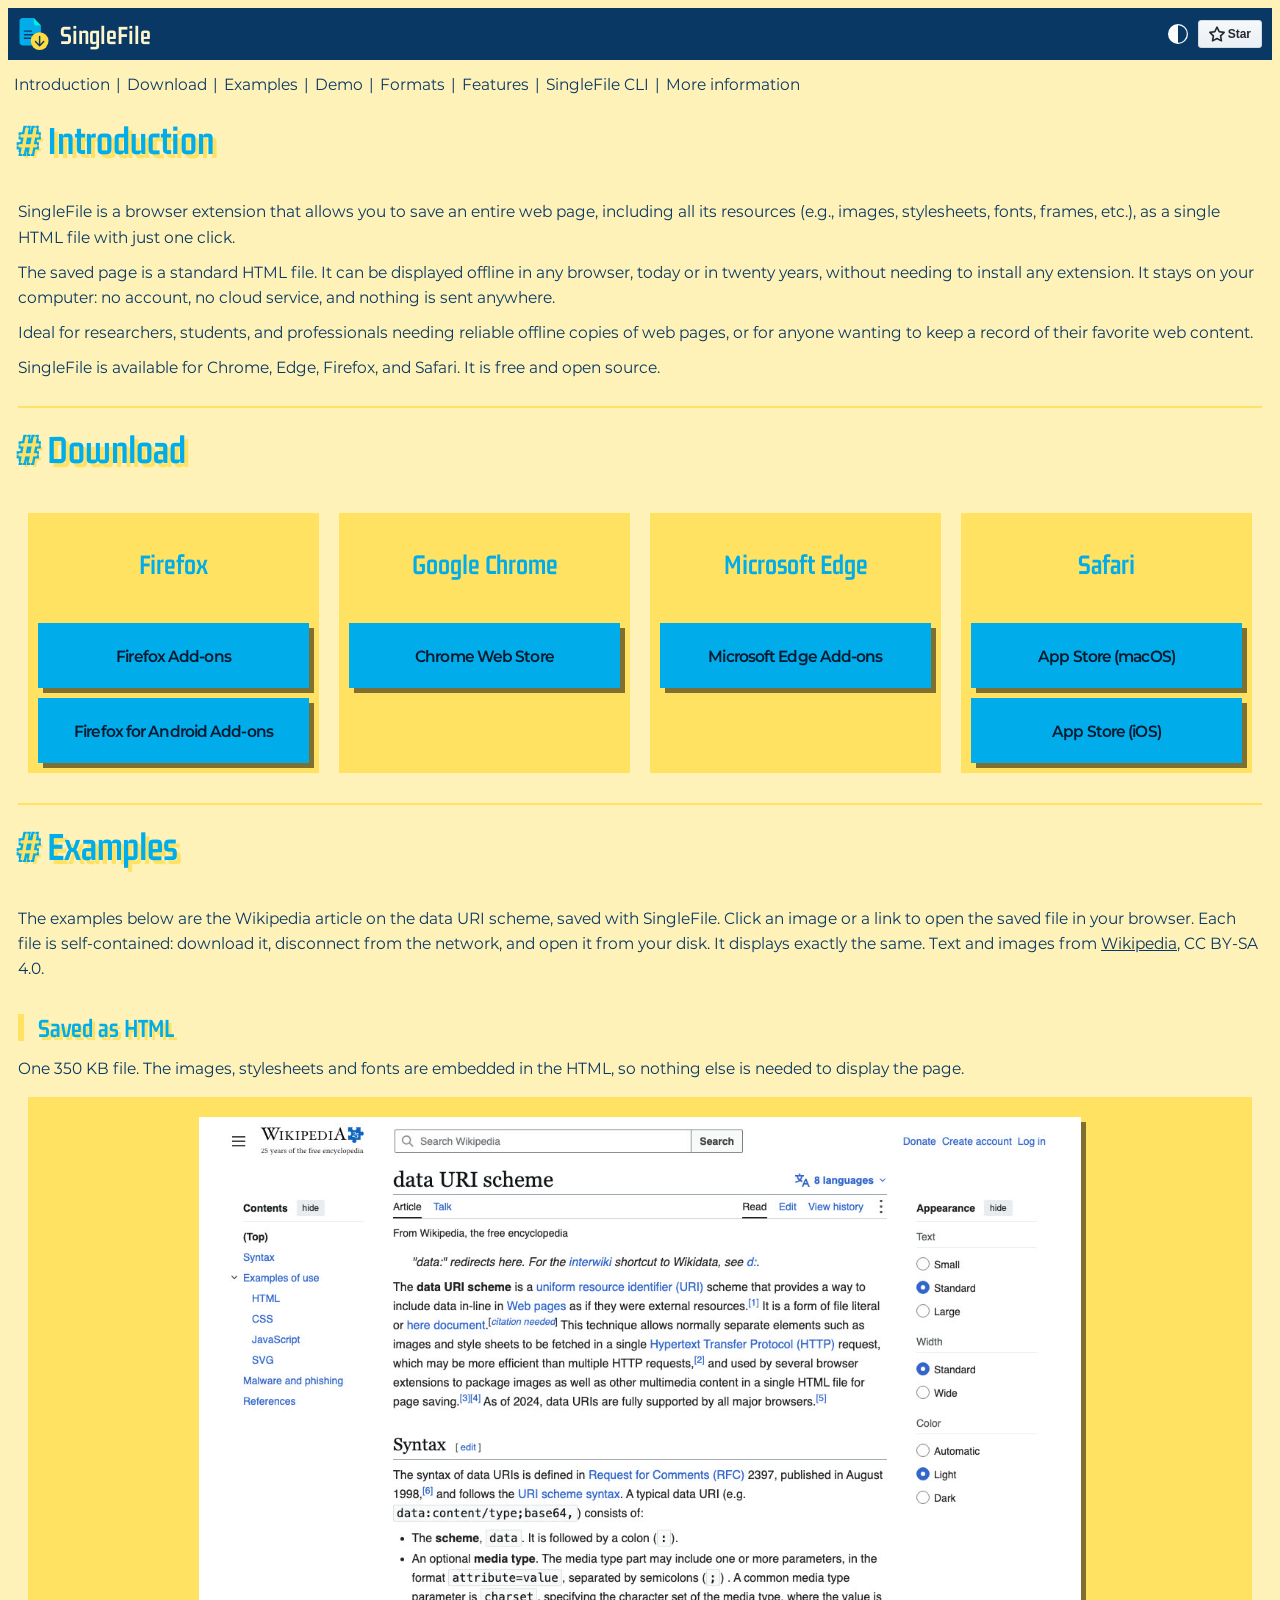
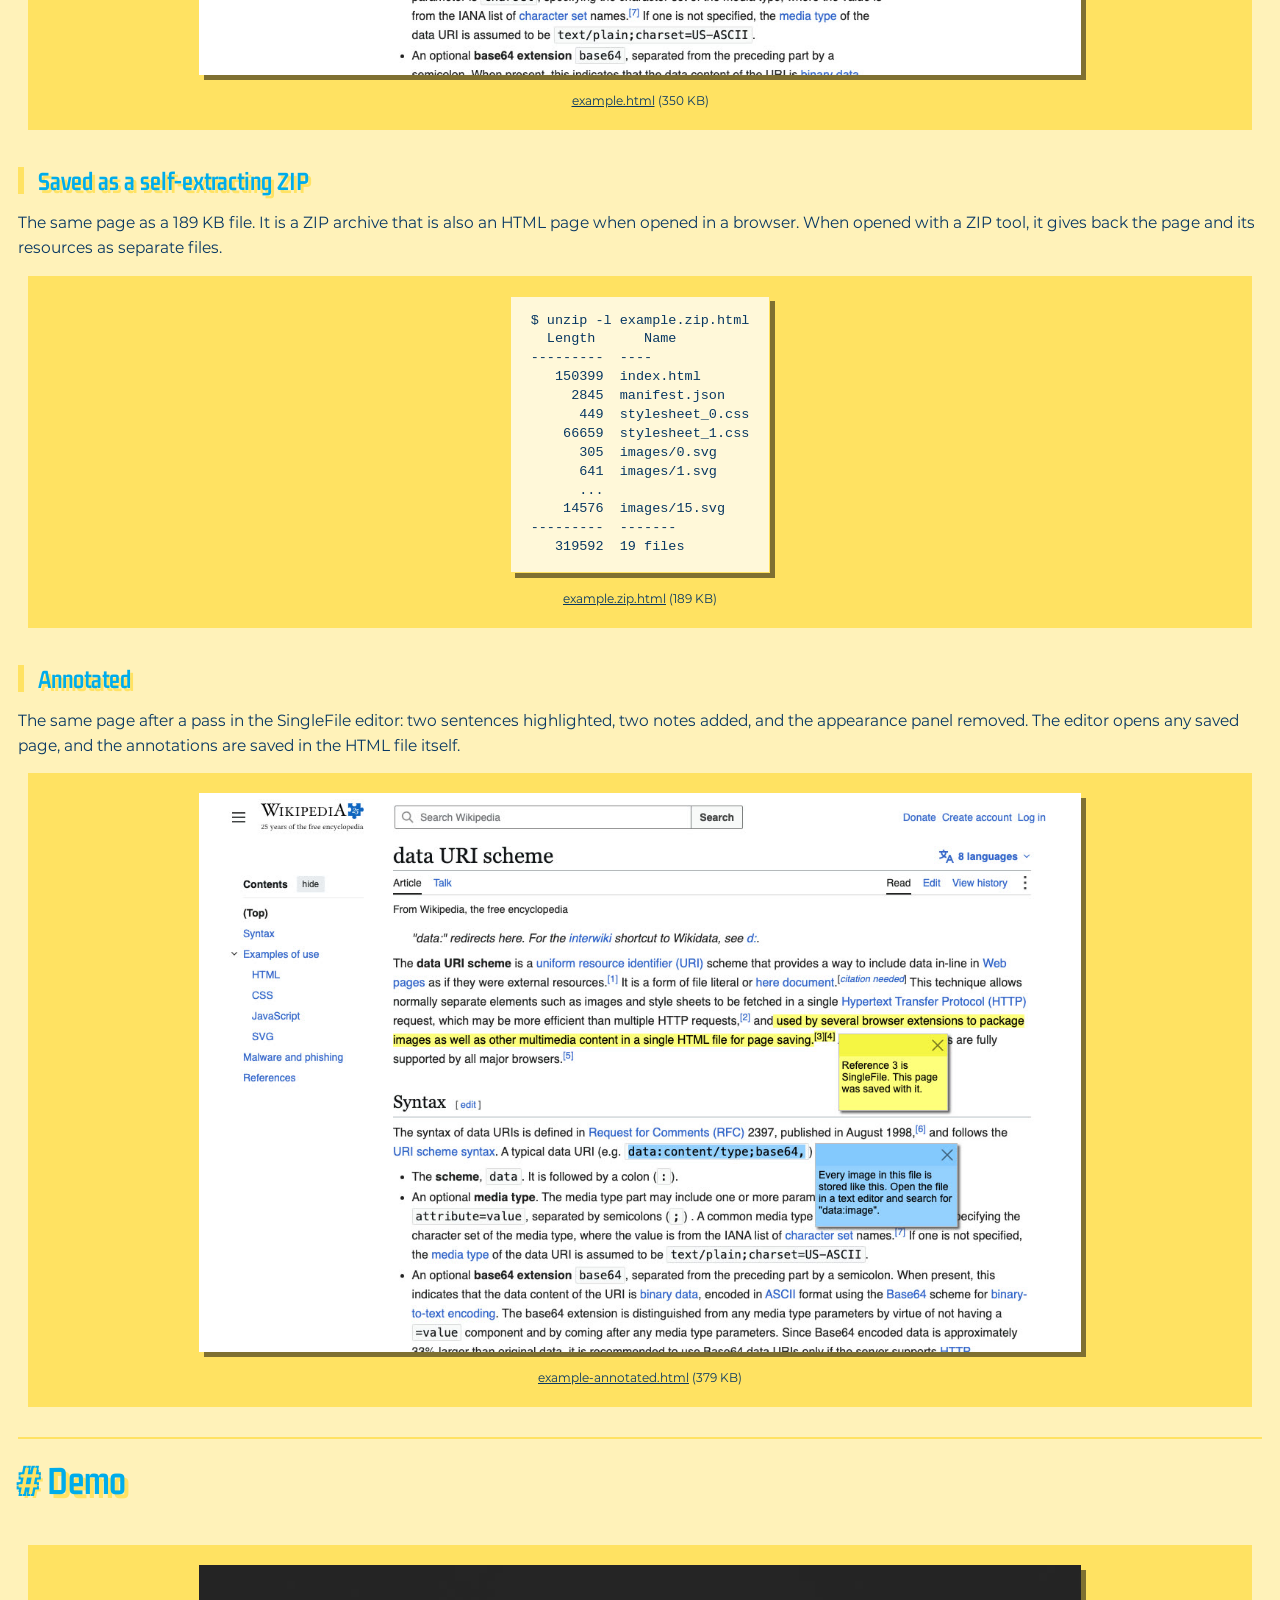
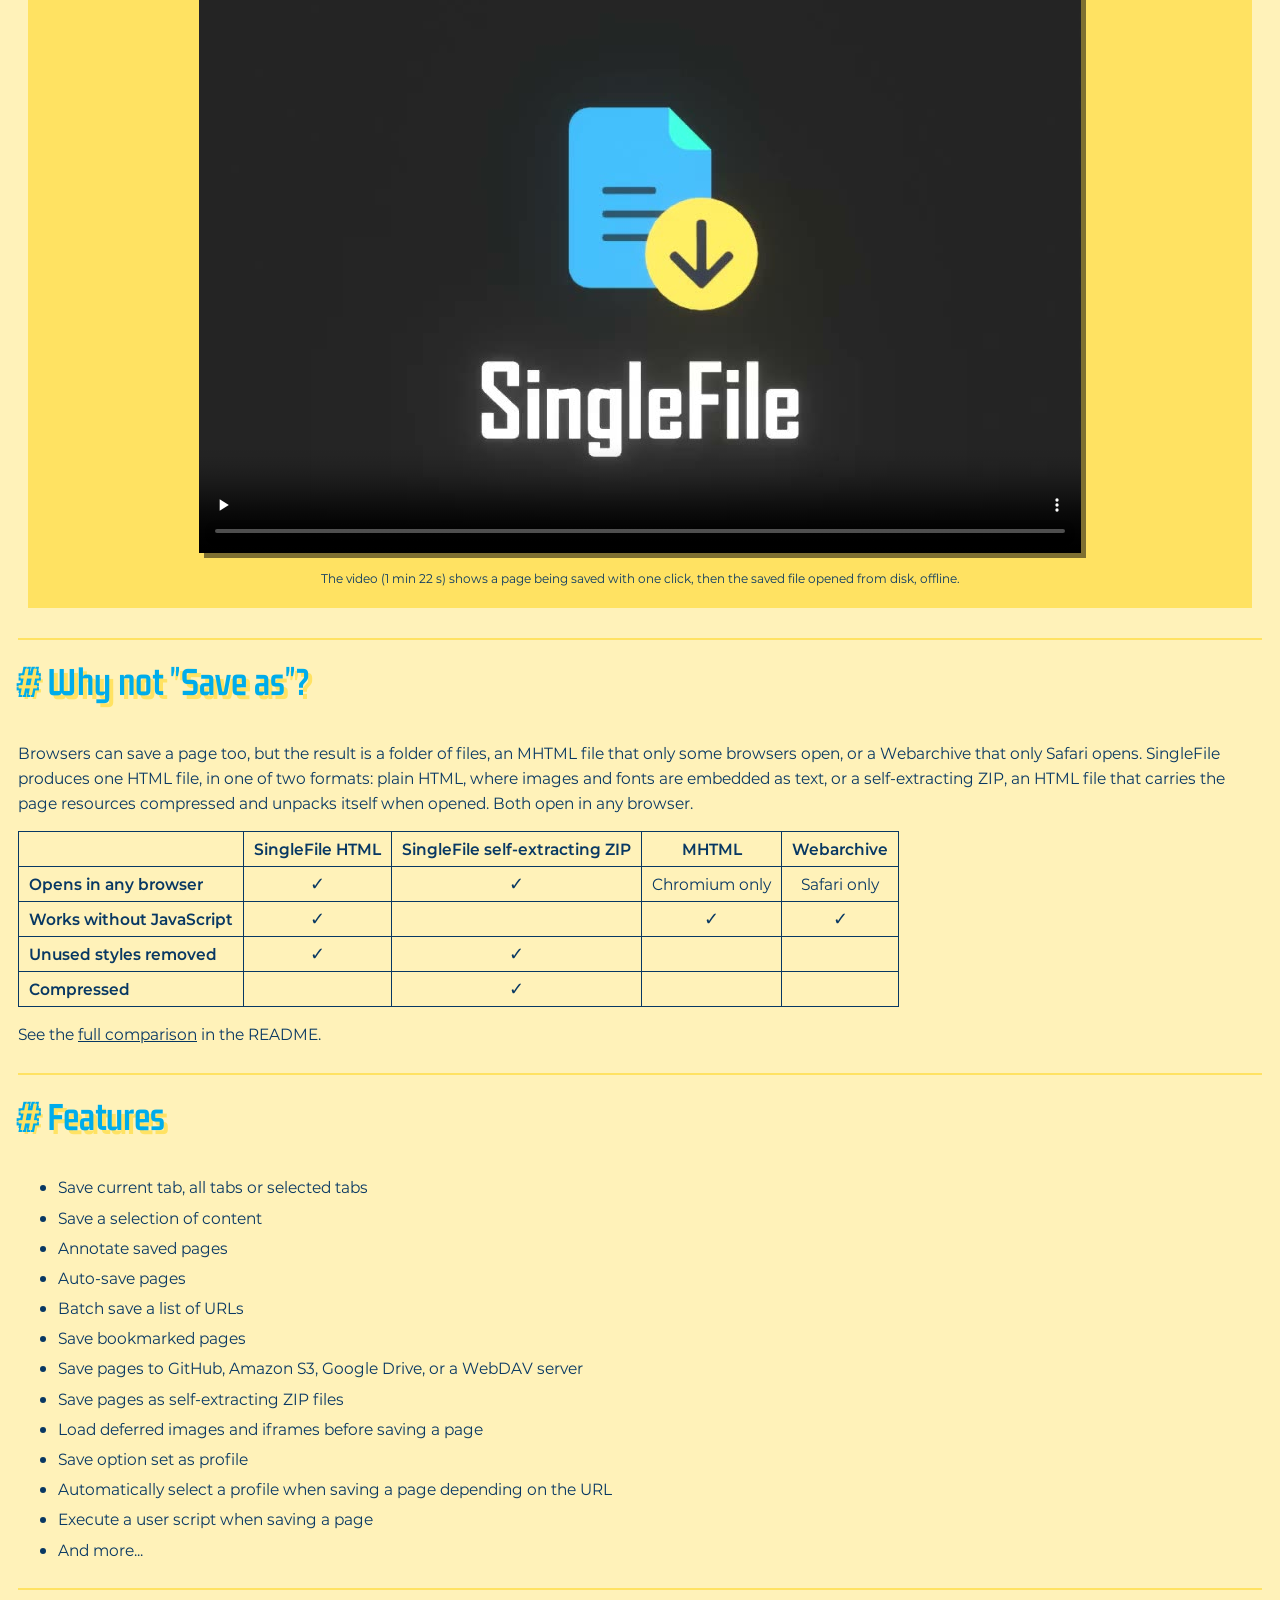
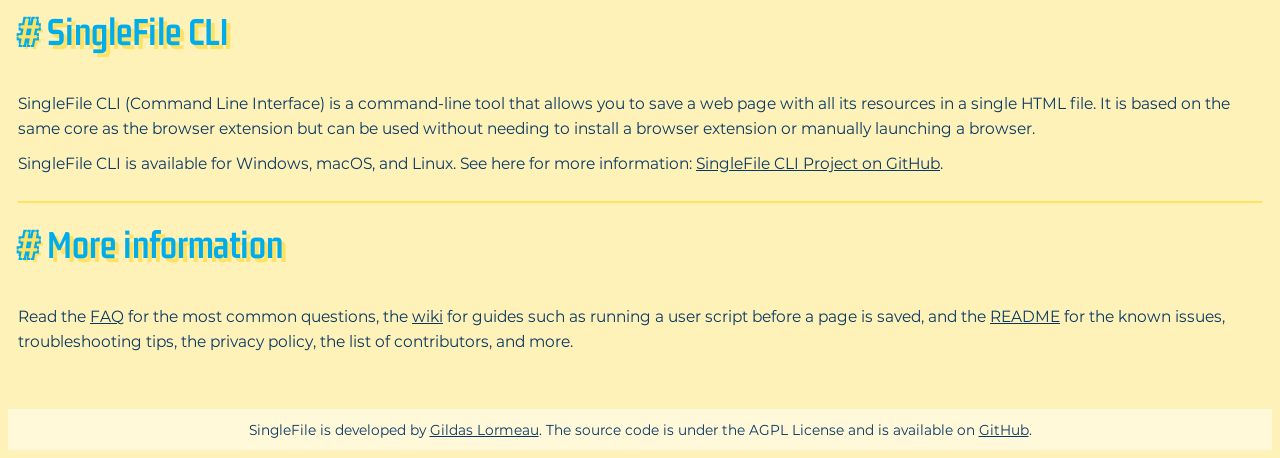
==== index.html @ 445bac2d "fix wording" ====
<!DOCTYPE html>
<html lang="en">

<head>
	<meta charset="utf-8">
	<title>SingleFile – Effortlessly Save and Preserve Web Pages</title>
	<meta http-equiv="content-security-policy"
		content="default-src 'self'; style-src 'self' 'unsafe-inline'; img-src 'self' data:; connect-src 'self' https://api.github.com;">
	<link rel="preload" href="resources/gemunulibre_bold_min.woff2" as="font" type="font/woff2" crossorigin>
	<link rel="preload" href="resources/montserrat_reg_min.woff2" as="font" type="font/woff2" crossorigin>
	<link rel="preload" href="resources/montserrat_semi_bold_min.woff2" as="font" type="font/woff2" crossorigin>
	<link rel="preload" href="resources/script.js" as="script" type="text/javascript">
	<link rel="preload" href="https://api.github.com/repos/gildas-lormeau/SingleFile" as="fetch" type="application/json"
		crossorigin>
	<script src="resources/theme.js"></script>
	<link rel="stylesheet" href="resources/styles.css">
	<link rel="icon" href="resources/logo.svg" type="image/svg+xml">
	<link rel="icon" href="resources/logo-32x32.png" type="image/png" sizes="32x32">
	<link rel="icon" href="resources/logo-48x48.png" type="image/png" sizes="48x48">
	<meta name="viewport" content="width=device-width, initial-scale=1.0">
	<meta name="description"
		content="Save an entire web page with all its resources in a single HTML file with SingleFile. The saved page works offline in any browser and can be annotated.">
	<meta name="robots" content="index, follow">
	<meta name="author" content="Gildas Lormeau">
	<meta name="keywords"
		content="web page, save, archive, offline, browser extension, CLI tool, HTML, self-extracting ZIP, annotations, notes, collaboration, auto-save, batch save, user script, editor">
	<meta name="color-scheme" content="dark light">
	<meta property="og:title" content="SingleFile – Effortlessly Save and Preserve Web Pages">
	<meta property="og:description"
		content="Save an entire web page with all its resources in a single HTML file with SingleFile.">
	<meta property="og:image" content="https://www.getsinglefile.com/resources/banner-1200x630.png">
	<meta property="og:image:width" content="1200">
	<meta property="og:image:height" content="630">
	<meta property="og:url" content="https://www.getsinglefile.com">
	<meta property="og:type" content="website">
	<meta property="og:site_name" content="SingleFile">
	<meta property="og:locale" content="en_US">
	<meta name="twitter:card" content="summary_large_image">
	<meta name="twitter:title" content="SingleFile – Effortlessly Save and Preserve Web Pages">
	<meta name="twitter:description"
		content="Save an entire web page with all its resources in a single HTML file with SingleFile.">
	<meta name="twitter:image" content="https://www.getsinglefile.com/resources/banner-1200x630.png">
	<meta name="twitter:url" content="https://www.getsinglefile.com">
	<link rel="canonical" href="https://www.getsinglefile.com">
	<script type="application/ld+json">
	{
		"@context": "https://schema.org",
		"@graph": [
			{
				"@type": "WebSite",
				"@id": "https://www.getsinglefile.com/#website",
				"url": "https://www.getsinglefile.com",
				"name": "SingleFile",
				"description": "Save an entire web page with all its resources in a single HTML file with SingleFile.",
				"publisher": {
					"@id": "https://www.getsinglefile.com/#person"
					}
				},
			{
				"@type": "SoftwareApplication",
				"@id": "https://www.getsinglefile.com/#software",
				"name": "SingleFile",
				"url": "https://www.getsinglefile.com",
				"sameAs": [
					"https://github.com/gildas-lormeau/SingleFile",
					"https://chromewebstore.google.com/detail/singlefile/mpiodijhokgodhhofbcjdecpffjipkle",
					"https://addons.mozilla.org/en-US/firefox/addon/single-file",
					"https://addons.mozilla.org/android/addon/single-file",
					"https://microsoftedge.microsoft.com/addons/detail/efnbkdcfmcmnhlkaijjjmhjjgladedno",
					"https://apps.apple.com/us/app/singlefile-for-safari/id6444322545"
				],
				"applicationCategory": "BrowserExtension",
				"applicationSubCategory": "Productivity",
				"operatingSystem": "Windows, macOS, Linux, Android, iOS",
				"author": {
					"@id": "https://www.getsinglefile.com/#person"
				},
				"description": "SingleFile is a browser extension that helps you save an entire web page with all its resources in a single HTML file.",
				"image": "https://www.getsinglefile.com/resources/logo-256x256.png",
				"video": {
					"@type": "VideoObject",
					"contentUrl": "https://www.getsinglefile.com/resources/demo.mp4",
					"name": "SingleFile Demo",
					"description": "How to save a web page in a single HTML file",
					"uploadDate": "2025-03-20T00:00:00Z",
					"thumbnailUrl": "https://www.getsinglefile.com/resources/demo-poster.jpg"
				},
				"offers": [
					{
						"@type": "Offer",
						"price": "0",
						"priceCurrency": "USD",
						"availability": "https://schema.org/InStock",
						"url": "https://chromewebstore.google.com/detail/singlefile/mpiodijhokgodhhofbcjdecpffjipkle",
						"description": "Download on Chrome Web Store"
					},
					{
						"@type": "Offer",
						"price": "0",
						"priceCurrency": "USD",
						"availability": "https://schema.org/InStock",
						"url": "https://addons.mozilla.org/en-US/firefox/addon/single-file",
						"description": "Download on Firefox Add-ons"
					},
					{
						"@type": "Offer",
						"price": "0",
						"priceCurrency": "USD",
						"availability": "https://schema.org/InStock",
						"url": "https://addons.mozilla.org/android/addon/single-file",
						"description": "Download on Firefox for Android Add-ons"
					},
					{
						"@type": "Offer",
						"price": "0",
						"priceCurrency": "USD",
						"availability": "https://schema.org/InStock",
						"url": "https://microsoftedge.microsoft.com/addons/detail/efnbkdcfmcmnhlkaijjjmhjjgladedno",
						"description": "Download on Microsoft Edge Add-ons"
					},
					{
						"@type": "Offer",
						"price": "0",
						"priceCurrency": "USD",
						"availability": "https://schema.org/InStock",
						"url": "https://apps.apple.com/us/app/singlefile-for-safari/id6444322545",
						"description": "Download on App Store (iOS)"
					},
					{
						"@type": "Offer",
						"price": "0",
						"priceCurrency": "USD",
						"availability": "https://schema.org/InStock",
						"url": "https://apps.apple.com/us/app/singlefile-for-safari/id6444322545?platform=mac",
						"description": "Download on Mac App Store (macOS)"
					}
				]
			},
			{
				"@type": "Person",
				"@id": "https://www.getsinglefile.com/#person",
				"name": "Gildas Lormeau",
				"url": "https://github.com/gildas-lormeau",
				"sameAs": [
					"https://github.com/gildas-lormeau"
				]
			}
		]
	}
	</script>
</head>

<body>
	<header>
		<h1>
			<a href="https://www.getsinglefile.com" class="homepage-link" aria-label="SingleFile homepage">
				<svg style="fill:#083863" width="32" height="32" viewBox="0 0 847 847" class="logo"
					aria-label="SingleFile logo">
					<path style="fill:#00acea"
						d="M 120,0 C 76,0 40,36 40,80 v 565 c 0,44 36,80 80,80 h 407 c 44,0 80,-36 80,-80 V 197 L 418,0 Z m 445,10 z" />
					<path style="fill:#00efd1" d="M 607,197 418,0 v 126 c 0,45 27,71 71,71 z" />
					<rect class="logo-lines" width="224" height="38" x="151" y="329" rx="20" ry="20" />
					<rect class="logo-lines" width="278" height="38" x="151" y="422" rx="20" ry="20" />
					<rect class="logo-lines" width="216" height="38" x="151" y="515" rx="20" ry="20" />
					<circle style="fill:#fedb41" cx="572" cy="612" r="235" />
					<path class="logo-arrow"
						d="m 572,470 c -11,0 -19,9 -19,20 v 199 l -77,-82 c -7,-7 -18,-7 -26,0 -8,7 -8,19 -2,26 l 110,118 c 5,5 9,6 14,6 5,0 9,-1 14,-6 L 695,633 c 7,-7 6,-19 -2,-26 -8,-7 -19,-7 -26,0 l -76,82 V 490 c 0,-11 -8,-20 -19,-20 z" />
				</svg>
				<span>SingleFile</span>
			</a>
		</h1>
		<span class="homepage-buttons">
			<svg style="fill: #ffffff" width="16" height="16" viewBox="0 0 128 128" role="button"
				class="theme-switcher-button" aria-label="Switch to light/dark mode" tabindex="0">
				<path
					d="M 64 0 A 64 64 0 0 0 0 64 A 64 64 0 0 0 64 128 A 64 64 0 0 0 128 64 A 64 64 0 0 0 64 0 z M 64 8 A 56 56 0 0 1 120 64 A 56 56 0 0 1 64 120 L 64 8 z" />
			</svg>
			<span class="github-widget">
				<a class="github-button" href="https://github.com/gildas-lormeau/SingleFile" rel="noopener"
					target="_blank" aria-label="Star SingleFile on GitHub">
					<svg style="fill: currentColor" width="16" height="16" viewBox="0 0 1024 1024" aria-hidden="true">
						<path
							d="m 512,20 c 20,0 37,12 46,30 l 132,264 290,42 c 20,3 36,17 42,36 6,19 -2,40 -16,54 l -208,206 50,290 c 3,19 -4,40 -20,52 -16,12 -38,13 -56,4 L 512,860 252,998 c -18,10 -40,8 -56,-4 -16,-12 -24,-32 -20,-52 L 226,652 18,446 C 4,432 -4,411 2,392 8,373 24,359 44,356 L 334,314 466,50 c 9,-18 26,-30 46,-30 z m 0,170 -96,194 c -8,15 -21,26 -38,28 l -214,30 156,152 c 12,12 17,29 14,46 L 296,856 488,754 c 15,-8 33,-8 48,0 L 728,856 690,640 c -3,-17 2,-34 14,-46 L 860,442 646,412 c -17,-2 -30,-13 -38,-28 z">
						</path>
					</svg>
					<span>Star</span>
				</a>
			</span>
			<script src="resources/script.js"></script>
		</span>
	</header>
	<main>
		<nav>
			<ol>
				<li><a href="#introduction">Introduction</a></li>
				<li><a href="#download">Download</a></li>
				<li><a href="#examples">Examples</a></li>
				<li><a href="#demo">Demo</a></li>
				<li><a href="#formats">Formats</a></li>
				<li><a href="#features">Features</a></li>
				<li><a href="#cli">SingleFile CLI</a></li>
				<li><a href="#more-information">More information</a></li>
			</ol>
		</nav>
		<section id="introduction">
			<h2><a href="#introduction">#</a> Introduction</h2>
			<p>
				SingleFile is a browser extension that allows you to save an entire web page, including all its
				resources (e.g., images, stylesheets, fonts, frames, etc.), as a single HTML file with just one click.
			</p>
			<p>
				The saved page is a standard HTML file. It can be displayed offline in any browser, today or in twenty
				years, without needing to install any extension. It stays on your computer: no account, no cloud
				service, and nothing is sent anywhere.
			</p>
			<p>
				Ideal for researchers, students, and professionals needing reliable offline copies of web pages, or
				for anyone wanting to keep a record of their favorite web content.
			</p>
			<p>
				SingleFile is available for Chrome, Edge, Firefox, and Safari. It is free and open source.
			</p>
		</section>
		<section id="download">
			<h2><a href="#download">#</a> Download</h2>
			<p class="latest-release" hidden>Latest version: <a
					href="https://github.com/gildas-lormeau/SingleFile/releases/latest" target="_blank"
					rel="noopener"></a></p>
			<ul class="download-panel">
				<li class="download-section">
					<h3>Firefox</h3>
					<a href="https://addons.mozilla.org/firefox/addon/single-file" target="_blank"
						class="download-button" draggable="false" rel="noopener">Firefox Add-ons</a>
					<a href="https://addons.mozilla.org/android/addon/single-file" target="_blank"
						class="download-button" draggable="false" rel="noopener">Firefox for Android Add-ons</a>
				</li>
				<li class="download-section">
					<h3>Google Chrome</h3>
					<a href="https://chromewebstore.google.com/detail/singlefile/mpiodijhokgodhhofbcjdecpffjipkle"
						target="_blank" class="download-button" draggable="false" rel="noopener">Chrome Web Store</a>
				</li>
				<li class="download-section">
					<h3>Microsoft Edge</h3>
					<a href="https://microsoftedge.microsoft.com/addons/detail/efnbkdcfmcmnhlkaijjjmhjjgladedno"
						target="_blank" class="download-button" draggable="false" rel="noopener">Microsoft Edge
						Add-ons</a>
				</li>
				<li class="download-section">
					<h3>Safari</h3>
					<a href="https://apps.apple.com/us/app/singlefile-for-safari/id6444322545?platform=mac"
						target="_blank" class="download-button" draggable="false" rel="noopener">App Store
						(macOS)</a>
					<a href="https://apps.apple.com/us/app/singlefile-for-safari/id6444322545" target="_blank"
						class="download-button" draggable="false" rel="noopener">App Store (iOS)</a>
				</li>
			</ul>
		</section>
		<section id="examples">
			<h2><a href="#examples">#</a> Examples</h2>
			<p>
				The examples below are the Wikipedia article on the data URI scheme, saved with SingleFile. Click an
				image or a link to open the saved file in your browser. Each file is self-contained: download it,
				disconnect from the network, and open it from your disk. It displays exactly the same. Text and
				images from <a href="https://en.wikipedia.org/wiki/Data_URI_scheme" target="_blank"
					rel="noopener">Wikipedia</a>, CC BY-SA 4.0.
			</p>
			<h3>Saved as HTML</h3>
			<p>
				One 350 KB file. The images, stylesheets and fonts are embedded in the HTML, so nothing else is
				needed to display the page.
			</p>
			<figure class="example">
				<a href="resources/example.html" target="_blank" rel="noopener">
					<img src="resources/example-screenshot.jpg" width="1200" height="760" loading="lazy"
						alt="The Wikipedia article on the data URI scheme, saved with SingleFile and opened from disk">
				</a>
				<figcaption><a href="resources/example.html" target="_blank" rel="noopener">example.html</a> (350 KB)
				</figcaption>
			</figure>
			<h3>Saved as a self-extracting ZIP</h3>
			<p>
				The same page as a 189 KB file. It is a ZIP archive that is also an HTML page when opened in a browser.
				When opened with a ZIP tool, it gives back the page and its
				resources as separate files.
			</p>
			<figure class="example">
				<pre class="listing">$ unzip -l example.zip.html
  Length      Name
---------  ----
   150399  index.html
     2845  manifest.json
      449  stylesheet_0.css
    66659  stylesheet_1.css
      305  images/0.svg
      641  images/1.svg
      ...
    14576  images/15.svg
---------  -------
   319592  19 files</pre>
				<figcaption><a href="resources/example.zip.html" target="_blank" rel="noopener">example.zip.html</a>
					(189 KB)</figcaption>
			</figure>
			<h3>Annotated</h3>
			<p>
				The same page after a pass in the SingleFile editor: two sentences highlighted, two notes added, and
				the appearance panel removed. The editor opens any saved page, and the annotations are saved in the
				HTML file itself.
			</p>
			<figure class="example">
				<a href="resources/example-annotated.html" target="_blank" rel="noopener">
					<img src="resources/example-annotated-screenshot.jpg" width="1200" height="760" loading="lazy"
						alt="The same saved article with two highlighted sentences and two sticky notes added in the SingleFile editor">
				</a>
				<figcaption><a href="resources/example-annotated.html" target="_blank"
						rel="noopener">example-annotated.html</a> (379 KB)</figcaption>
			</figure>
		</section>
		<section id="demo">
			<h2><a href="#demo">#</a> Demo</h2>
			<figure class="example">
				<video controls poster="resources/demo-poster.jpg" width="882" height="588" preload="none"
					aria-label="Demo video of SingleFile">
					<source src="resources/demo.mp4" type="video/mp4">
					Your browser doesn't support HTML video. Here is a <a href="resources/demo.mp4" download>link to the
						video</a> instead.
				</video>
				<figcaption>
					The video (1 min 22 s) shows a page being saved with one click, then the saved file opened from
					disk, offline.
				</figcaption>
			</figure>
		</section>
		<section id="formats">
			<h2><a href="#formats">#</a> Why not "Save as"?</h2>
			<p>
				Browsers can save a page too, but the result is a folder of files, an MHTML file that only some
				browsers open, or a Webarchive that only Safari opens. SingleFile produces one HTML file, in one of
				two formats: plain HTML, where images and fonts are embedded as text, or a self-extracting ZIP, an
				HTML file that carries the page resources compressed and unpacks itself when opened. Both open in
				any browser.
			</p>
			<div class="format-table-container">
				<table class="format-table">
					<thead>
						<tr>
							<th></th>
							<th>SingleFile HTML</th>
							<th>SingleFile self-extracting ZIP</th>
							<th>MHTML</th>
							<th>Webarchive</th>
						</tr>
					</thead>
					<tbody>
						<tr>
							<th>Opens in any browser</th>
							<td>✓</td>
							<td>✓</td>
							<td>Chromium only</td>
							<td>Safari only</td>
						</tr>
						<tr>
							<th>Works without JavaScript</th>
							<td>✓</td>
							<td></td>
							<td>✓</td>
							<td>✓</td>
						</tr>
						<tr>
							<th>Unused styles removed</th>
							<td>✓</td>
							<td>✓</td>
							<td></td>
							<td></td>
						</tr>
						<tr>
							<th>Compressed</th>
							<td></td>
							<td>✓</td>
							<td></td>
							<td></td>
						</tr>
					</tbody>
				</table>
			</div>
			<p>
				See the <a
					href="https://github.com/gildas-lormeau/SingleFile/blob/master/README.MD#file-format-comparison"
					target="_blank" rel="noopener">full comparison</a> in the README.
			</p>
		</section>
		<section id="features">
			<h2><a href="#features">#</a> Features</h2>
			<ul>
				<li>Save current tab, all tabs or selected tabs</li>
				<li>Save a selection of content</li>
				<li>Annotate saved pages</li>
				<li>Auto-save pages</li>
				<li>Batch save a list of URLs</li>
				<li>Save bookmarked pages</li>
				<li>Save pages to GitHub, Amazon S3, Google Drive, or a WebDAV server</li>
				<li>Save pages as self-extracting ZIP files</li>
				<li>Load deferred images and iframes before saving a page</li>
				<li>Save option set as profile</li>
				<li>Automatically select a profile when saving a page depending on the URL</li>
				<li>Execute a user script when saving a page</li>
				<li>And more...</li>
			</ul>
		</section>
		<section id="cli">
			<h2><a href="#cli">#</a> SingleFile CLI</h2>
			<p>
				SingleFile CLI (Command Line Interface) is a command-line tool that allows you to save a web page with
				all its resources in a single HTML file. It is based on the same core as the browser extension but can
				be used without needing to install a browser extension or manually launching a browser.
			</p>
			<p>
				SingleFile CLI is available for Windows, macOS, and Linux. See here for more information: <a
					href="https://github.com/gildas-lormeau/single-file-cli" target="_blank" rel="noopener">SingleFile
					CLI Project on GitHub</a>.
			</p>
		</section>
		<section id="more-information">
			<h2><a href="#more-information">#</a> More information</h2>
			<p>
				Read the <a href="https://github.com/gildas-lormeau/SingleFile/blob/master/faq.md" target="_blank"
					rel="noopener">FAQ</a> for the most common questions, the <a
					href="https://github.com/gildas-lormeau/SingleFile/wiki" target="_blank" rel="noopener">wiki</a>
				for guides such as running a user script before a page is saved, and the <a
					href="https://github.com/gildas-lormeau/SingleFile/blob/master/README.MD" target="_blank"
					rel="noopener">README</a> for the known issues, troubleshooting tips, the privacy policy, the list
				of
				contributors, and more.
			</p>
		</section>
	</main>
	<footer>
		SingleFile is developed by <a href="https://github.com/gildas-lormeau" target="_blank" rel="noopener">Gildas
			Lormeau</a>. The source code is under the AGPL License and is available on <a
			href="https://github.com/gildas-lormeau/SingleFile" target="_blank" rel="noopener">GitHub</a>.
	</footer>
</body>

</html>
---- resources/styles.css ----
@font-face {
	font-family: "Gemunu Libre";
	font-weight: bold;
	font-display: swap;
	src: url(gemunulibre_bold_min.woff2) format("woff2");
}

@font-face {
	font-family: "Montserrat";
	font-display: swap;
	src: url(montserrat_reg_min.woff2) format("woff2");
}

@font-face {
	font-family: "Montserrat";
	font-weight: 600;
	font-display: swap;
	src: url(montserrat_semi_bold_min.woff2) format("woff2");
}

* {
	transition: background-color .25s, color .25s, text-shadow .25s;
}

html {
	background-color: var(--bg-color);
	font-family: "Montserrat", Arial, sans-serif;
	font-size: 18px;
	min-inline-size: 220px;
}

html,
a,
a:visited {
	color: var(--color);
}

a,
a:visited {
	text-decoration: underline;
}

a:hover {
	color: var(--link-color);
}

p,
li {
	margin-block: 5px;
	line-height: 1.4em;
}

ul,
ol {
	margin: 0;
}

h1,
h2,
h3 {
	font-family: "Gemunu Libre", Tahoma, sans-serif;
}

h1 {
	display: flex;
	flex: 1;
	font-size: 1.5em;
	margin-block: 0;
	margin-inline-end: 20px;
	max-block-size: 32px;
}

.homepage-link {
	display: flex;
	align-items: center;
}

h1 a,
h1 a:visited,
h1 a:hover,
h1 a:focus {
	color: var(--header-color);
	transition: none;
}

h1 a,
h2 a,
nav a,
.download-button,
.github-widget a {
	text-decoration: none;
}

h2 {
	font-size: 2.3em;
	line-height: 1em;
	margin-block-start: .5em;
	color: var(--title-color);
	text-shadow: 4px 4px 0 var(--shadow-color);
}

section:not(:first-of-type) h2 {
	margin-block-start: 0;
}

h2 a,
h2 a:visited {
	color: var(--shadow-color);
	text-shadow:
		2px 2px 0 var(--title-color),
		-2px -2px 0 var(--title-color),
		2px -2px 0 var(--title-color),
		-2px 2px 0 var(--title-color),
		4px 4px 0 var(--shadow-color);
}

h2 a:hover {
	color: var(--title-color);
	text-shadow: 4px 4px 0 var(--shadow-color);
}

h3 {
	font-size: 1.6em;
	color: var(--download-title-color);
}

header,
main,
footer {
	padding: 10px;
	margin: 10px;
	inline-size: 60%;
	min-inline-size: 1200px;
	margin-inline: auto;
}

header {
	display: flex;
	flex-wrap: wrap;
	row-gap: 10px;
	justify-content: end;
	background-color: var(--bg-header-color);
}

.logo {
	inline-size: 32px;
	block-size: 32px;
	padding-inline-end: 10px;
}

.logo .logo-lines,
.logo .logo-arrow {
	transition: fill .25s ease-in-out;
}

.logo:hover .logo-lines {
	fill: var(--bright-sun)
}

.logo:hover .logo-arrow {
	fill: var(--cerulean);
}

.homepage-buttons {
	display: flex;
	align-items: center;
	block-size: 32px;
	max-block-size: 32px;
}

.theme-switcher-button {
	display: none;
	cursor: pointer;
	inline-size: 20px;
	block-size: 20px;
}

.dark-theme .theme-switcher-button {
	transform: scaleX(-1);
}

nav ol,
nav ol li::after {
	margin-inline: 6px;
}

nav ol {
	display: flex;
	flex-wrap: wrap;
	list-style-type: none;
	padding: 0;
}

nav ol li {
	line-height: 1em;
}

nav ol li:not(:last-child)::after {
	content: "|";
}

main,
footer {
	background-color: var(--bg-main-color);
}

main section {
	display: flex;
	flex-direction: column;
	padding-inline: 10px;
	padding-block-end: 20px;
}

main section:not(:last-of-type):after {
	content: "";
	border: 2px none var(--section-separator-color);
	border-block-end-style: solid;
	margin-block: 20px 0;
}

video {
	inline-size: 100%;
	block-size: auto;
	max-inline-size: 882px;
	max-block-size: 588px;
	aspect-ratio: 882 / 588;
	object-fit: cover;
}

main section > h3 {
	font-size: 1.5em;
	line-height: 1em;
	margin-block: 1em .4em;
	padding-inline-start: 14px;
	border-inline-start: 6px solid var(--section-separator-color);
	color: var(--title-color);
	text-shadow: 3px 3px 0 var(--shadow-color);
}

.example {
	display: flex;
	flex-direction: column;
	align-items: center;
	margin: 10px;
	padding: 20px;
	background-color: var(--bg-panel-color);
}

.example img,
.example video {
	display: block;
	inline-size: 100%;
	max-inline-size: 882px;
	block-size: auto;
	box-shadow: 5px 5px 0 var(--shadow-button-color);
}

.example .listing {
	margin: 0;
	padding: 15px 20px;
	font-size: .75em;
	line-height: 1.4em;
	max-inline-size: 100%;
	box-sizing: border-box;
	background-color: var(--bg-listing-color);
	overflow-x: auto;
	border: 1px solid var(--section-separator-color);
	box-shadow: 5px 5px 0 var(--shadow-button-color);
}

.example figcaption {
	font-size: .8em;
	line-height: 1.4em;
	margin-block-start: 15px;
	text-align: center;
}

.format-table-container {
	overflow-x: auto;
	max-inline-size: 100%;
}

.format-table {
	border-collapse: collapse;
	margin-block: 10px;
	max-inline-size: 882px;
	text-align: center;
}

.format-table th,
.format-table td {
	border: 1px solid var(--border-color);
	padding: 6px 10px;
}

.format-table tbody th {
	text-align: start;
	font-weight: 600;
}

.download-panel {
	display: grid;
	grid-template-columns: repeat(4, 1fr);
	padding: 0;
	max-inline-size: 1280px;
}

.download-section {
	display: grid;
	grid-template-columns: subgrid;
	grid-template-rows: 5em repeat(2, 1fr);
	gap: 10px;
	background-color: var(--bg-panel-color);
	text-align: center;
	margin: 10px;
	padding: 10px;
}

.download-button,
.download-button:visited {
	line-height: 1em;
	font-weight: 600;
	letter-spacing: -.05em;
	word-break: keep-all;
	align-content: center;
	min-block-size: 2.5em;
	color: var(--button-color);
	background: linear-gradient(to bottom, var(--bg-hover-button-color) 50%, var(--bg-button-color) 50%);
	background-size: 100% 200%;
	background-position: 0% 100%;
	padding: 10px;
	box-shadow: 5px 5px 0 var(--shadow-button-color);
	transition: transform .1s, box-shadow .1s, background-position .1s;
}

.download-button:hover {
	color: var(--hover-button-color);
	background-position: 0% 0%;
	box-shadow: 5px 5px 0 var(--hover-shadow-button-color);
	text-shadow: none;
}

.download-button:active {
	box-shadow: none;
	transform: translate(5px, 5px);
}

footer {
	font-size: .9em;
	text-align: center;
	line-height: 1.3em;
}

video::-webkit-media-controls {
	visibility: hidden;
}

video::-webkit-media-controls-enclosure {
	visibility: visible;
}

.github-widget {
	display: flex;
	font-family: -apple-system, BlinkMacSystemFont, "Segoe UI", Helvetica, Arial, sans-serif;
	white-space: nowrap;
	margin-inline-start: 10px;
}

.github-widget a {
	color: #25292e;
}

.github-button,
.github-social-count {
	block-size: 16px;
	padding: 5px 10px;
	font-size: 12px;
	line-height: 16px;
	font-weight: 600;
	cursor: pointer;
	user-select: none;
	border: 1px solid #d1d9e0;
}

.github-button:focus-visible,
.github-social-count:focus-visible {
	outline: 2px solid #0969da;
	outline-offset: -2px
}

.github-button {
	display: flex;
	gap: 3px;
	background-color: #ebf0f4;
	background-image: linear-gradient(180deg, #f6f8fa, #ebf0f4 90%);
	border-radius: .25em 0 0 .25em
}

.github-widget:not(:has(.github-social-count)) .github-button {
	border-radius: .25em;
}

.github-social-count {
	border-left: 0;
	border-radius: 0 .25em .25em 0;
	background-color: #fff;
}

.github-button:hover,
.github-button:focus {
	background-color: #e5eaee;
	background-position: 0 -.5em;
	background-image: linear-gradient(180deg, #eff2f5, #e5eaee 90%);
}

.github-button:active {
	background-color: #e6eaef;
	background-image: none;
}

.github-social-count:hover,
.github-social-count:focus {
	color: #0969da
}

@media (max-width: 1920px) {
	video {
		align-self: center;
	}
}

@media (max-width: 1280px) {

	html {
		background-color: var(--bg-main-color);
	}

	header,
	main,
	footer {
		inline-size: auto;
		min-inline-size: auto;
		margin: 0;
	}

	main {
		padding-inline: 0;
	}

	footer {
		margin-block-start: 20px;
		background-color: var(--bg-color);
	}
}

@media (max-width: 800px) {

	.download-panel {
		grid-template-columns: repeat(2, 1fr);
	}
}

@media (max-width: 640px) {

	.format-table {
		font-size: .75em;
	}

	.format-table th,
	.format-table td {
		padding: 4px 5px;
	}

	.download-panel {
		grid-template-columns: 1fr;
	}

	.download-section:nth-child(2),
	.download-section:nth-child(3) {
		grid-template-rows: 5em 1fr;
	}
}

@media (max-width: 320px) {

	h2 {
		font-size: 2em;
	}

	h3 {
		font-size: 1.4em;
	}
}

html {
	--lemon-chiffon: #fef5cc;
	--buttermilk: #fff2b9;
	--cornsilk: #fff8d9;
	--bright-sun: #ffe262;
	--cerulean: #00acea;
	--deep-sapphire: #083863;
	--midnight: #011b31;
	--bright-turquoise: #00efd1;
	--light-black-shadow: rgba(0, 0, 0, .5);
	--dark-black-shadow: rgba(0, 0, 0, .25);
	--light-grey-shadow: rgba(128, 128, 128, .5);
	--dark-grey-shadow: rgba(128, 128, 128, .25);
	--header-color: var(--lemon-chiffon);
	--section-separator-color: var(--bright-sun);
	--button-color: var(--midnight);
	--bg-button-color: var(--cerulean);
	--bg-hover-button-color: var(--bright-turquoise);
	--link-color: var(--cerulean);
	--bg-color: var(--cornsilk);
	--color: var(--deep-sapphire);
	--bg-header-color: var(--deep-sapphire);
	--bg-main-color: var(--buttermilk);
	--title-color: var(--cerulean);
	--shadow-color: var(--bright-sun);
	--bg-panel-color: var(--bright-sun);
	--bg-listing-color: var(--cornsilk);
	--download-title-color: var(--cerulean);
	--shadow-button-color: var(--light-black-shadow);
	--hover-shadow-button-color: var(--dark-black-shadow);
	--hover-button-color: var(--deep-sapphire);
}

@media (prefers-color-scheme: dark) {

	html {
		--bg-color: var(--midnight);
		--color: var(--lemon-chiffon);
		--bg-header-color: var(--midnight);
		--bg-main-color: var(--deep-sapphire);
		--title-color: var(--bright-sun);
		--shadow-color: var(--midnight);
		--bg-panel-color: var(--midnight);
		--bg-listing-color: var(--deep-sapphire);
		--download-title-color: var(--bright-sun);
		--shadow-button-color: var(--dark-grey-shadow);
		--hover-shadow-button-color: var(--light-grey-shadow);
		--hover-button-color: var(--midnight);
	}
}

.light-theme {
	--bg-color: var(--cornsilk);
	--color: var(--deep-sapphire);
	--bg-header-color: var(--deep-sapphire);
	--bg-main-color: var(--buttermilk);
	--title-color: var(--cerulean);
	--shadow-color: var(--bright-sun);
	--bg-panel-color: var(--bright-sun);
	--bg-listing-color: var(--cornsilk);
	--border-color: var(--deep-sapphire);
	--download-title-color: var(--cerulean);
	--shadow-button-color: var(--light-black-shadow);
	--hover-shadow-button-color: var(--dark-black-shadow);
	--hover-button-color: var(--deep-sapphire);
}

.dark-theme {
	--bg-color: var(--midnight);
	--color: var(--lemon-chiffon);
	--bg-header-color: var(--midnight);
	--bg-main-color: var(--deep-sapphire);
	--title-color: var(--bright-sun);
	--shadow-color: var(--midnight);
	--bg-panel-color: var(--midnight);
	--bg-listing-color: var(--deep-sapphire);
	--border-color: var(--bright-sun);
	--download-title-color: var(--bright-sun);
	--shadow-button-color: var(--dark-grey-shadow);
	--hover-shadow-button-color: var(--light-grey-shadow);
	--hover-button-color: var(--midnight);
}
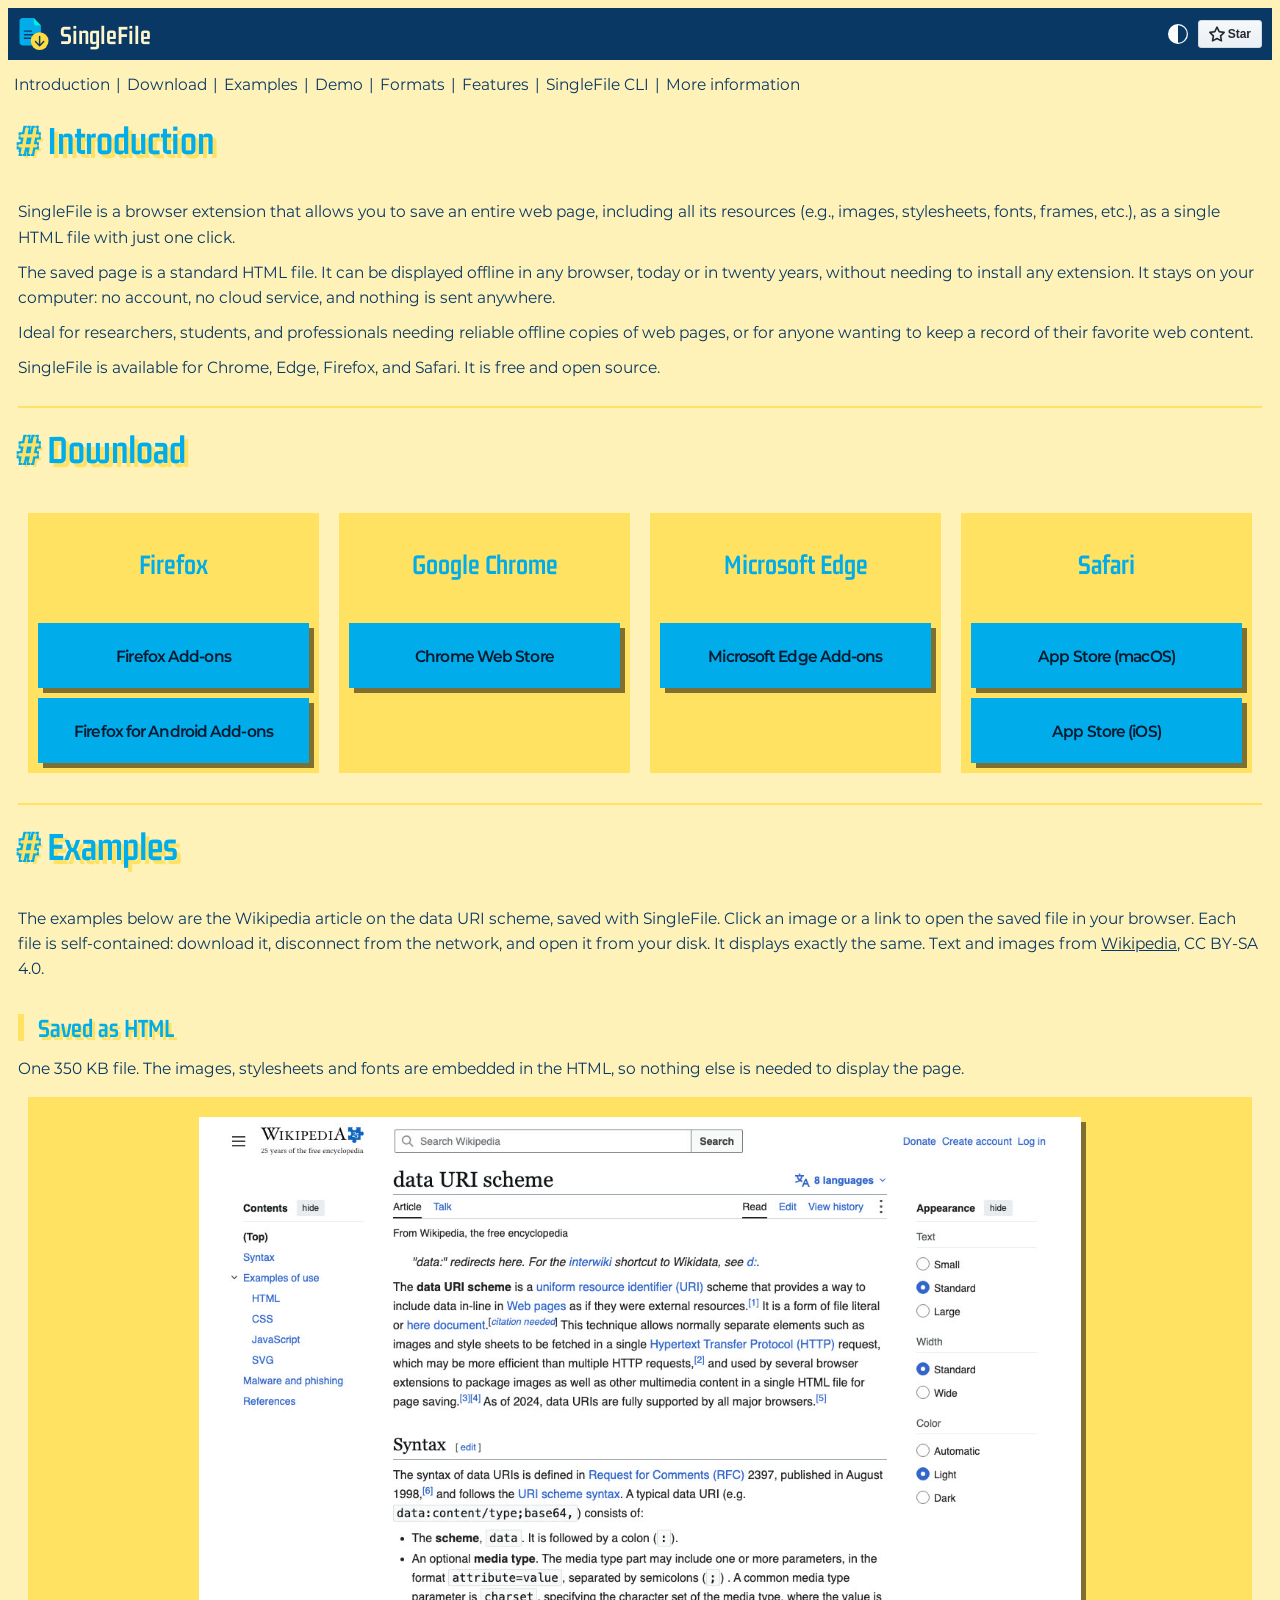
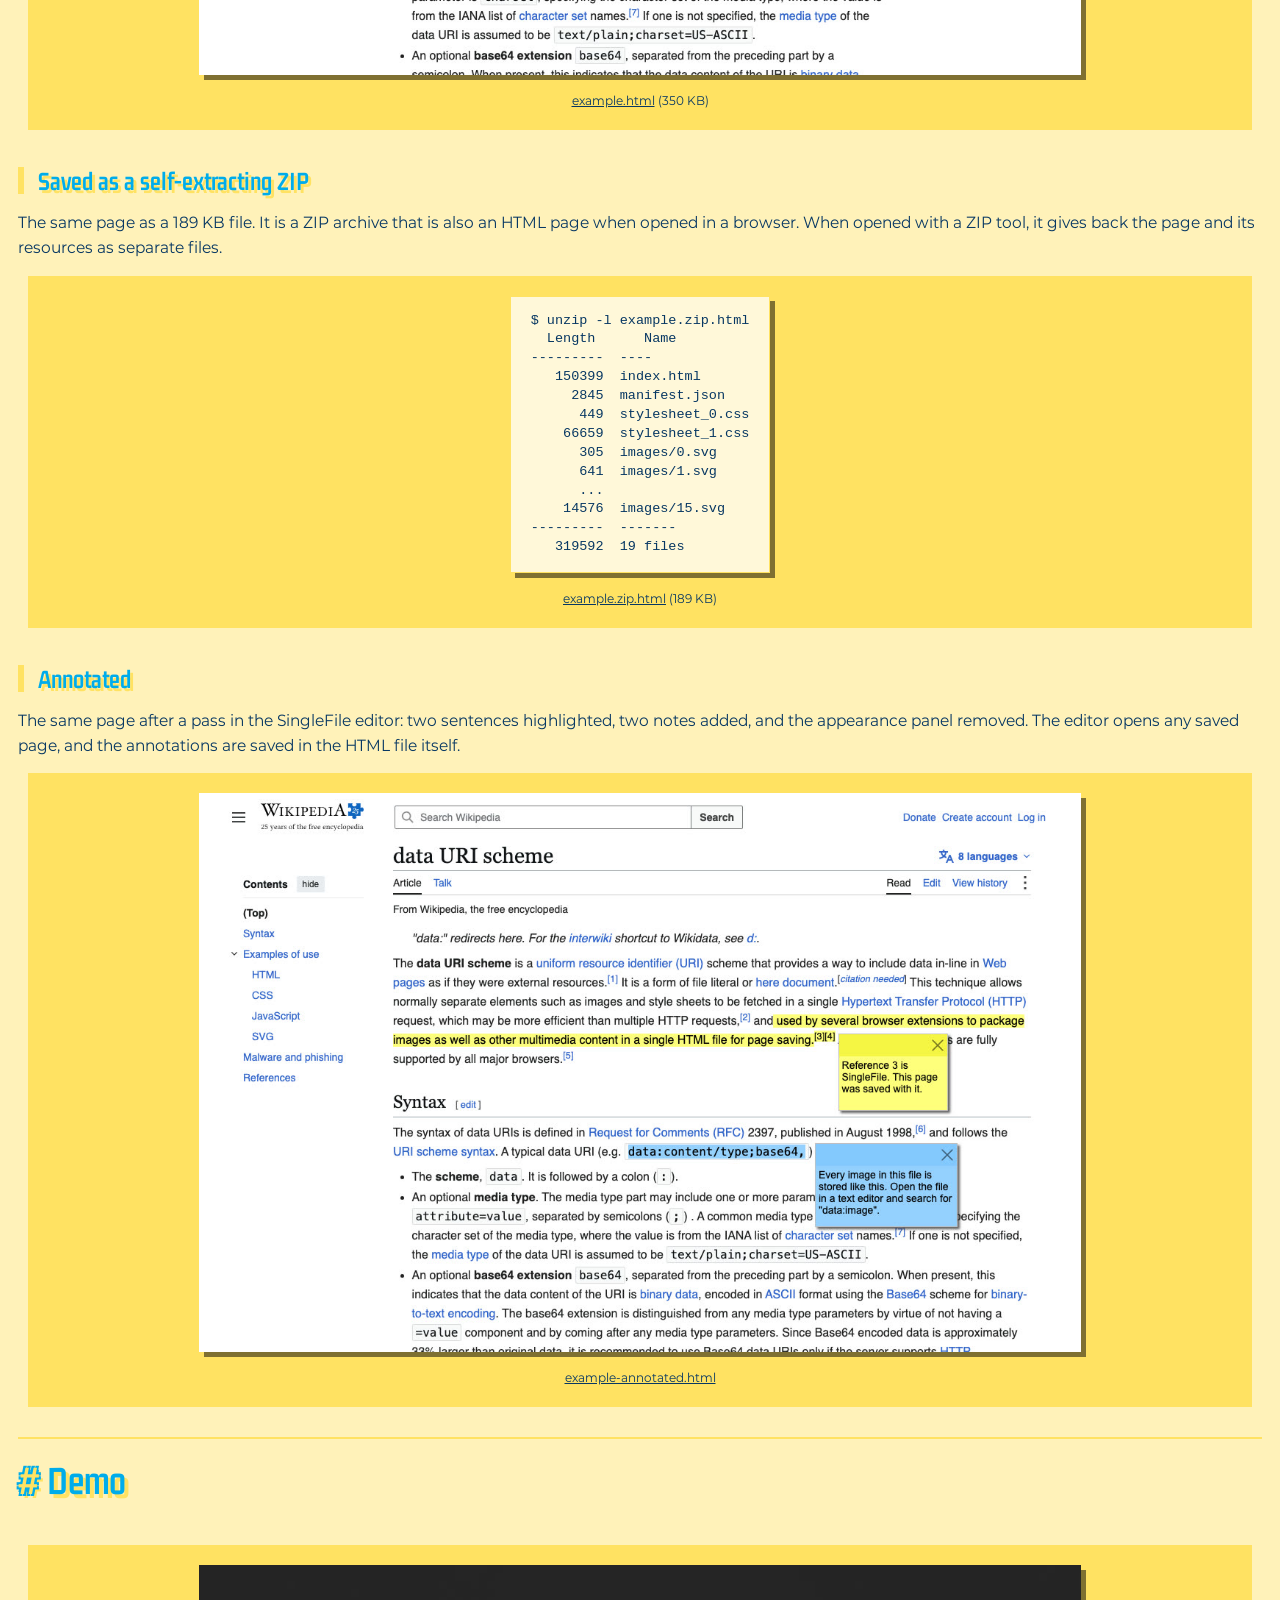
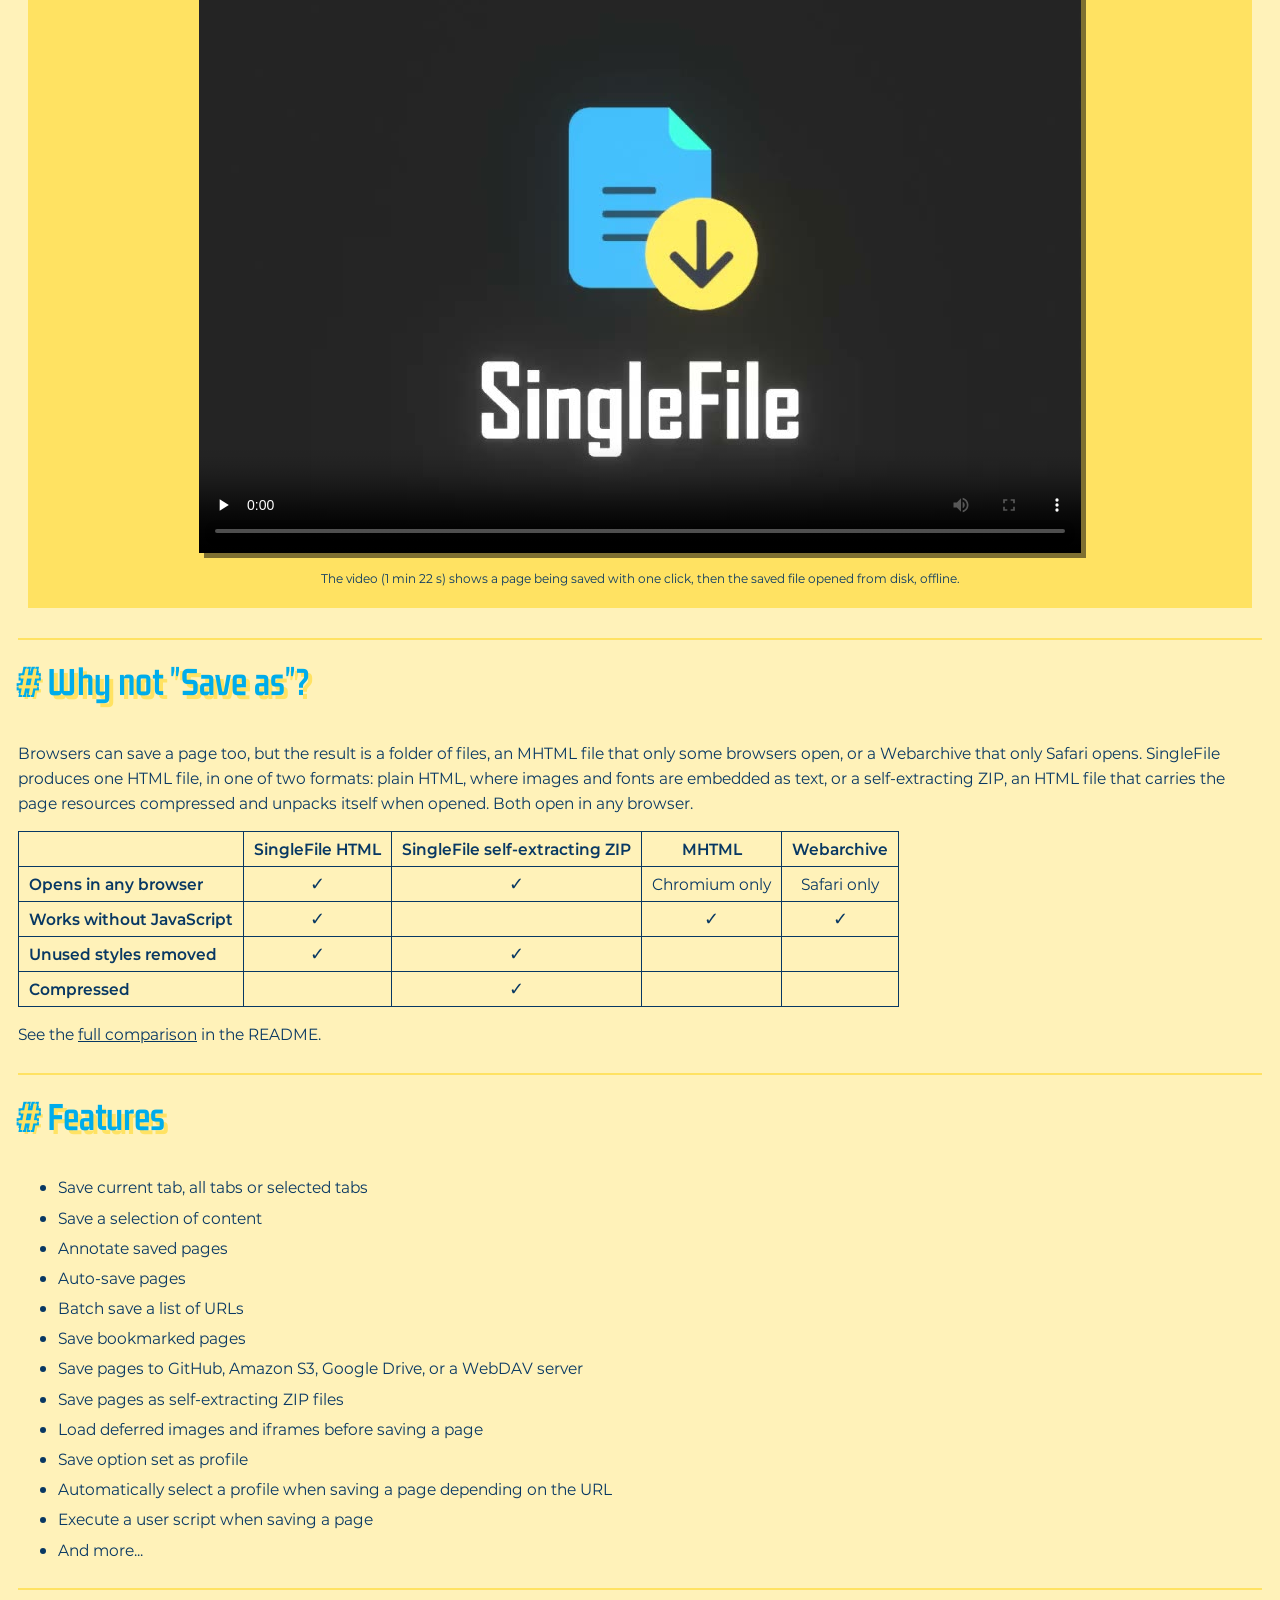
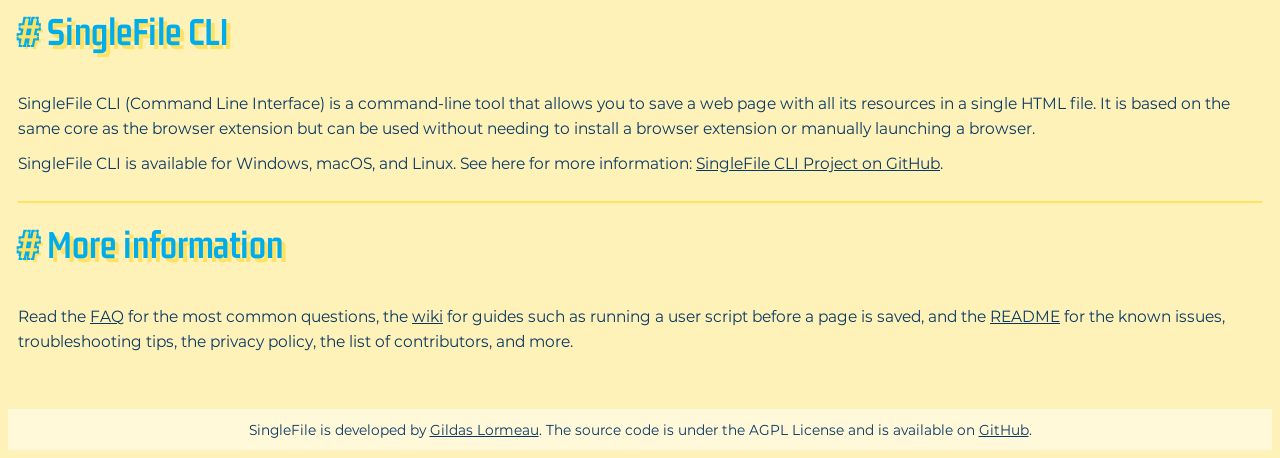
==== commit c63c5f1a: "make listing clickable" ====
--- a/index.html
+++ b/index.html
@@ -284,7 +284,8 @@
 				resources as separate files.
 			</p>
 			<figure class="example">
-				<pre class="listing">$ unzip -l example.zip.html
+				<a href="resources/example.zip.html" target="_blank" rel="noopener" class="listing-link">
+					<pre class="listing">$ unzip -l example.zip.html
   Length      Name
 ---------  ----
    150399  index.html
@@ -297,6 +298,7 @@
     14576  images/15.svg
 ---------  -------
    319592  19 files</pre>
+				</a>
 				<figcaption><a href="resources/example.zip.html" target="_blank" rel="noopener">example.zip.html</a>
 					(189 KB)</figcaption>
 			</figure>
@@ -312,7 +314,7 @@
 						alt="The same saved article with two highlighted sentences and two sticky notes added in the SingleFile editor">
 				</a>
 				<figcaption><a href="resources/example-annotated.html" target="_blank"
-						rel="noopener">example-annotated.html</a> (379 KB)</figcaption>
+						rel="noopener">example-annotated.html</a></figcaption>
 			</figure>
 		</section>
 		<section id="demo">
--- a/resources/styles.css
+++ b/resources/styles.css
@@ -266,6 +266,10 @@
 	overflow-x: auto;
 	border: 1px solid var(--section-separator-color);
 	box-shadow: 5px 5px 0 var(--shadow-button-color);
+}
+
+.example .listing-link {
+	text-decoration: none;
 }
 
 .example figcaption {
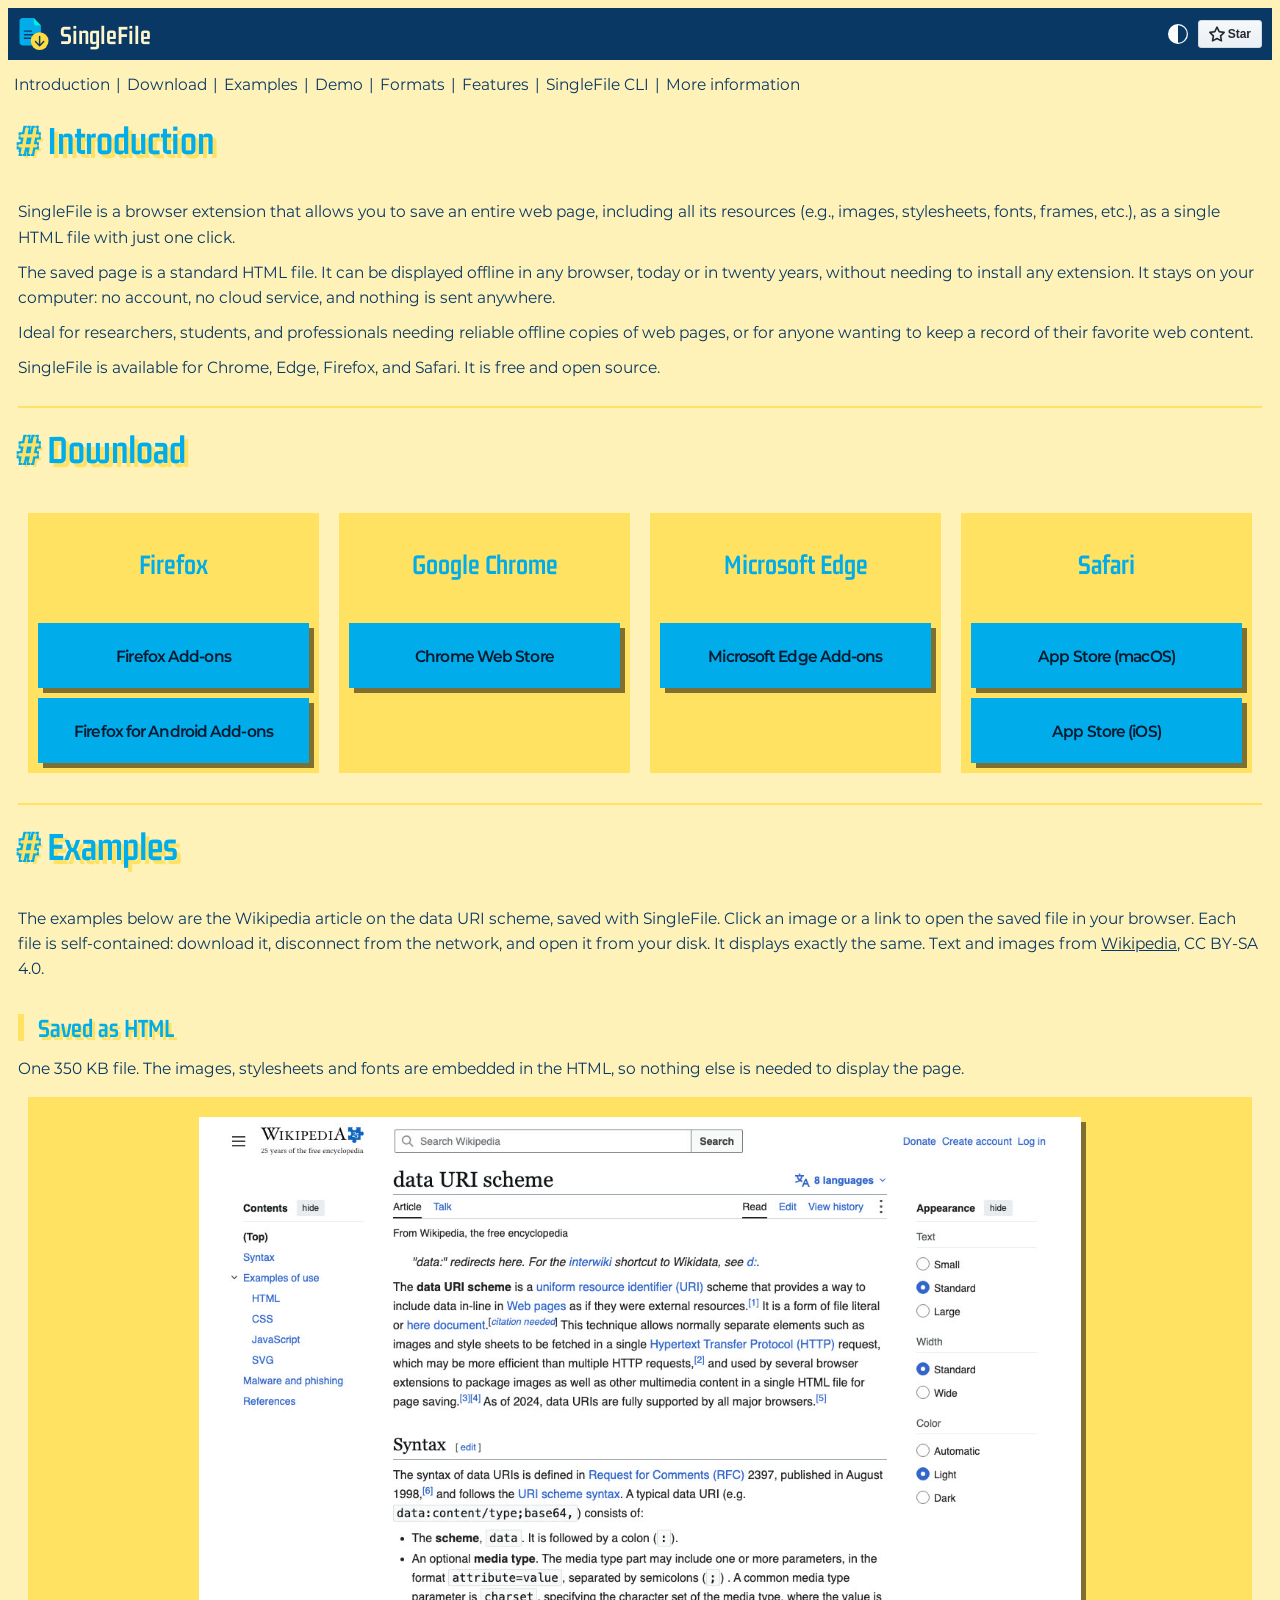
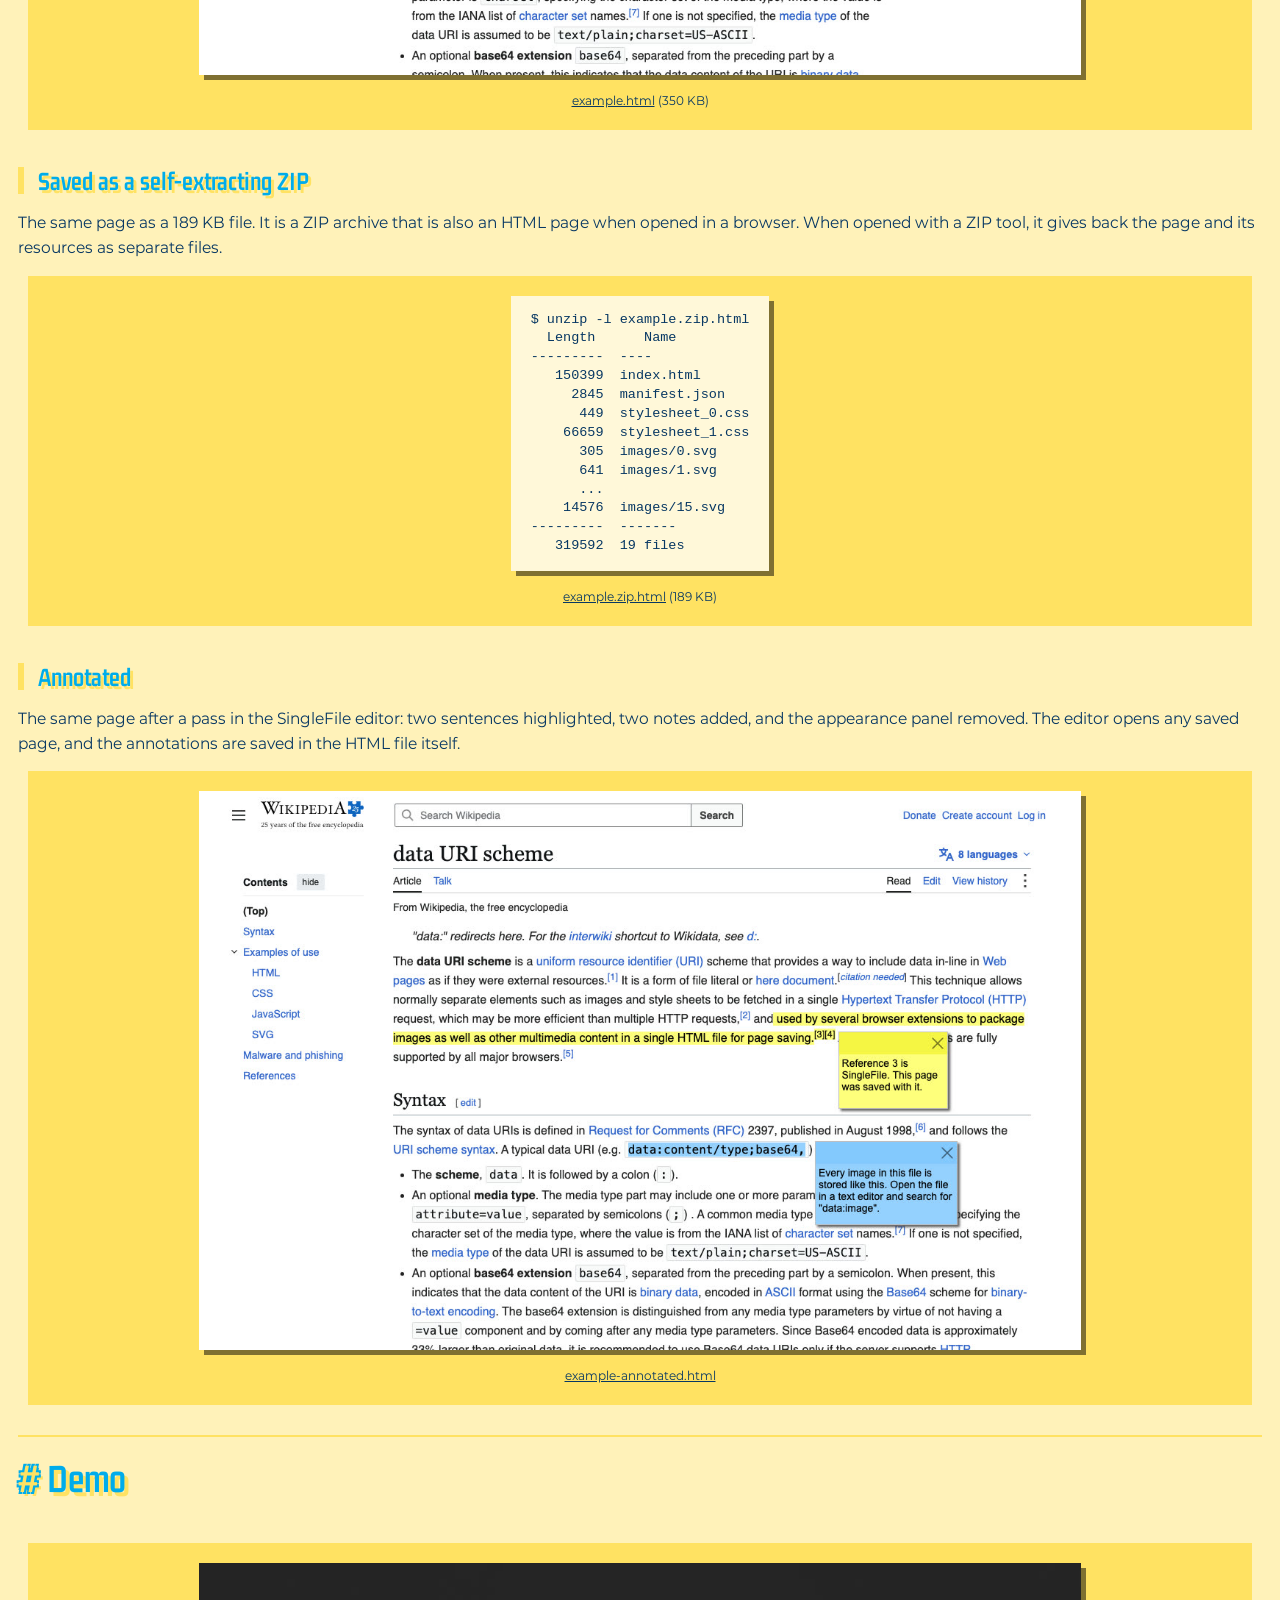
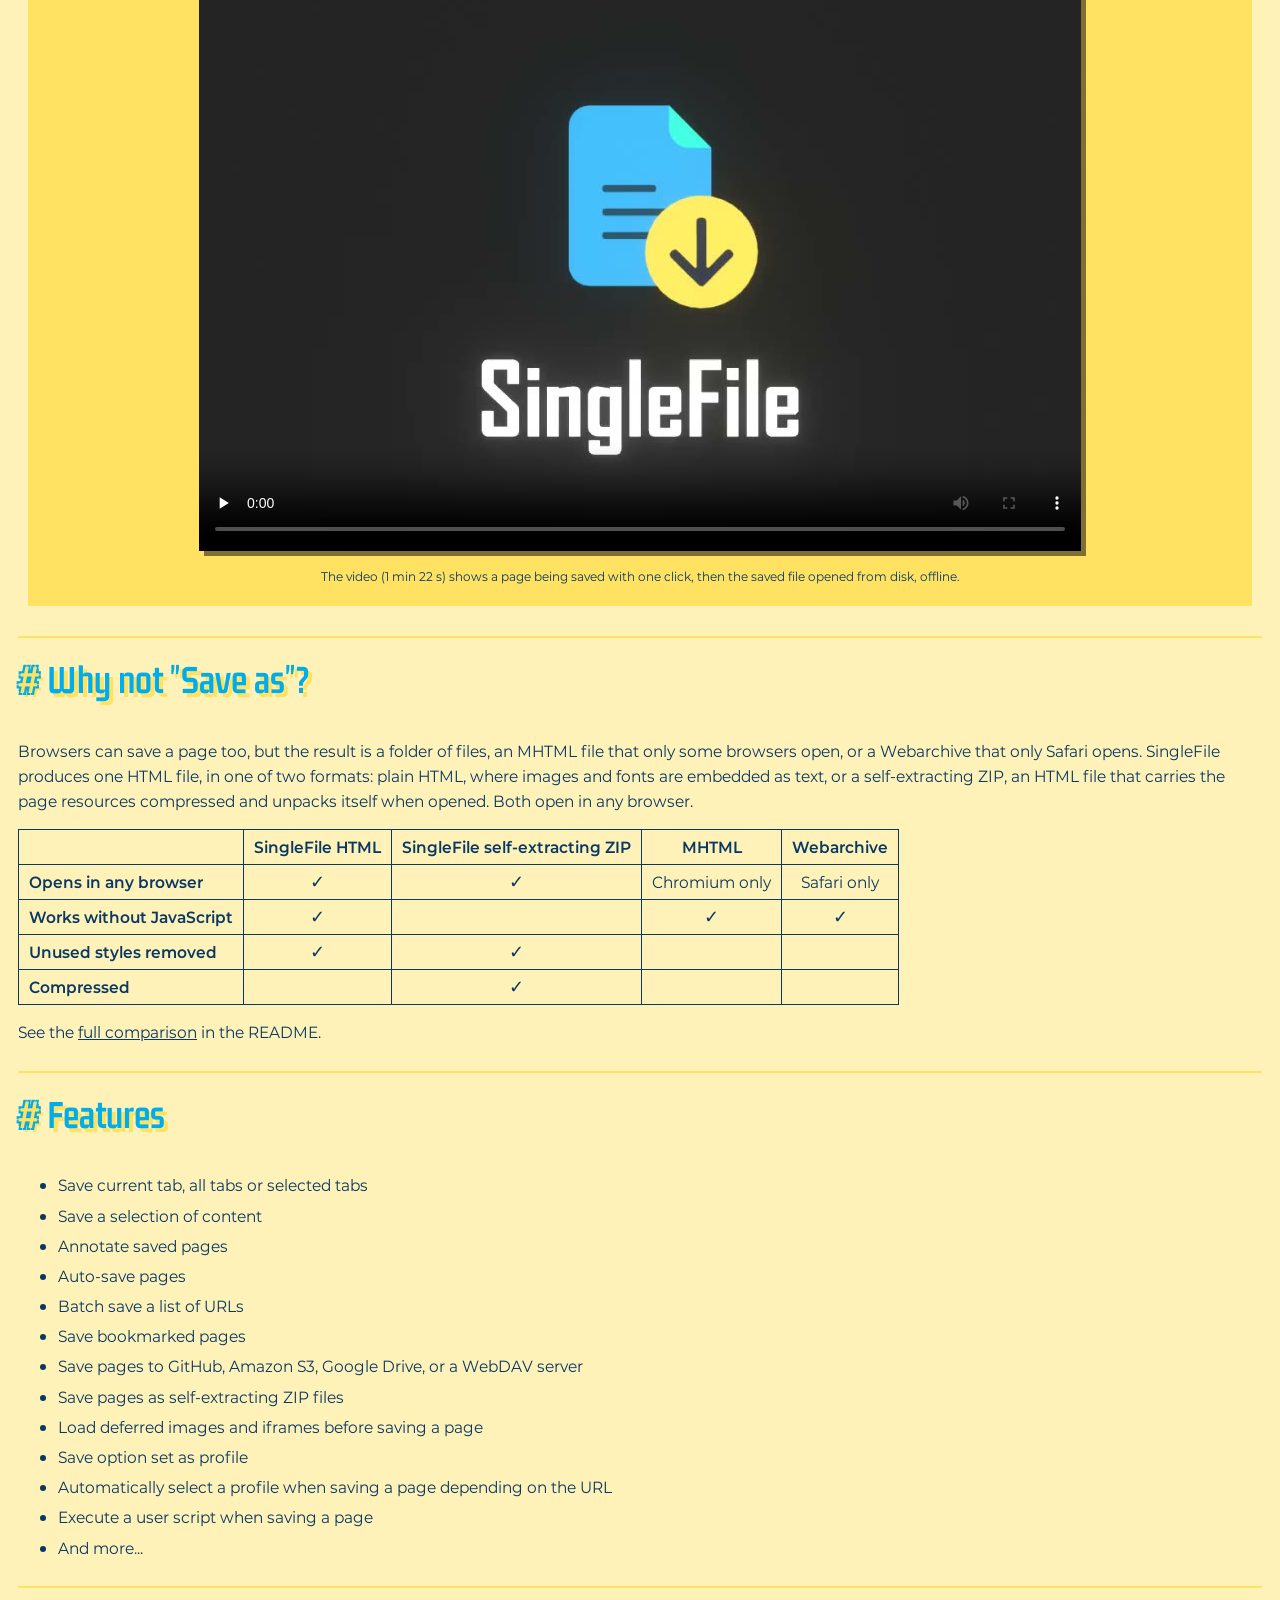
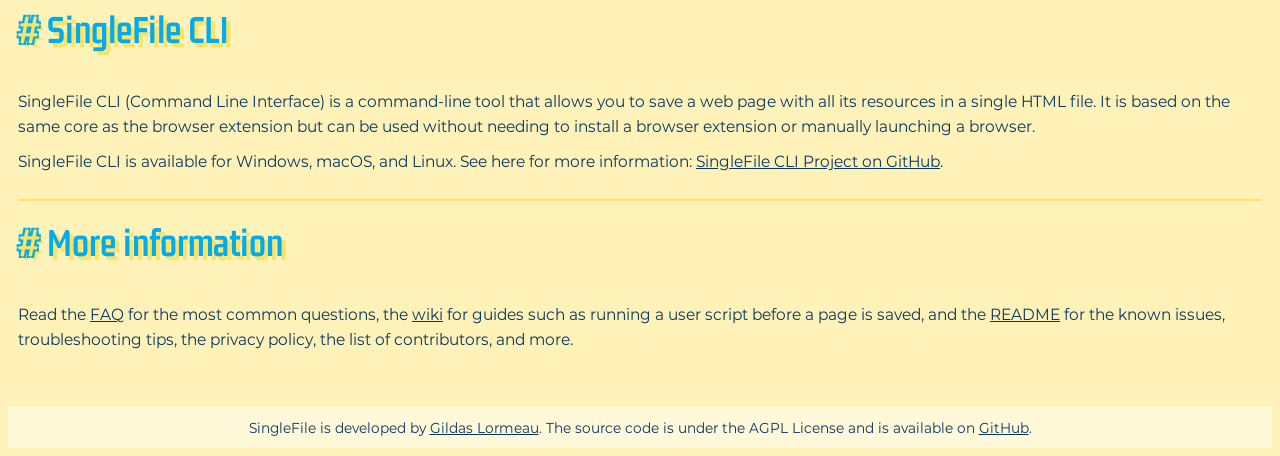
==== commit cf39785d: "add download attribute" ====
--- a/index.html
+++ b/index.html
@@ -270,11 +270,11 @@
 				needed to display the page.
 			</p>
 			<figure class="example">
-				<a href="resources/example.html" target="_blank" rel="noopener">
+				<a href="resources/example.html" target="_blank" rel="noopener" download>
 					<img src="resources/example-screenshot.jpg" width="1200" height="760" loading="lazy"
 						alt="The Wikipedia article on the data URI scheme, saved with SingleFile and opened from disk">
 				</a>
-				<figcaption><a href="resources/example.html" target="_blank" rel="noopener">example.html</a> (350 KB)
+				<figcaption><a href="resources/example.html" target="_blank" rel="noopener" download>example.html</a> (350 KB)
 				</figcaption>
 			</figure>
 			<h3>Saved as a self-extracting ZIP</h3>
@@ -284,7 +284,7 @@
 				resources as separate files.
 			</p>
 			<figure class="example">
-				<a href="resources/example.zip.html" target="_blank" rel="noopener" class="listing-link">
+				<a href="resources/example.zip.html" target="_blank" rel="noopener" class="listing-link" download>
 					<pre class="listing">$ unzip -l example.zip.html
   Length      Name
 ---------  ----
@@ -299,7 +299,7 @@
 ---------  -------
    319592  19 files</pre>
 				</a>
-				<figcaption><a href="resources/example.zip.html" target="_blank" rel="noopener">example.zip.html</a>
+				<figcaption><a href="resources/example.zip.html" target="_blank" rel="noopener" download>example.zip.html</a>
 					(189 KB)</figcaption>
 			</figure>
 			<h3>Annotated</h3>
@@ -309,12 +309,12 @@
 				HTML file itself.
 			</p>
 			<figure class="example">
-				<a href="resources/example-annotated.html" target="_blank" rel="noopener">
+				<a href="resources/example-annotated.html" target="_blank" rel="noopener" download>
 					<img src="resources/example-annotated-screenshot.jpg" width="1200" height="760" loading="lazy"
 						alt="The same saved article with two highlighted sentences and two sticky notes added in the SingleFile editor">
 				</a>
 				<figcaption><a href="resources/example-annotated.html" target="_blank"
-						rel="noopener">example-annotated.html</a></figcaption>
+						rel="noopener" download>example-annotated.html</a></figcaption>
 			</figure>
 		</section>
 		<section id="demo">
--- a/resources/styles.css
+++ b/resources/styles.css
@@ -264,7 +264,6 @@
 	box-sizing: border-box;
 	background-color: var(--bg-listing-color);
 	overflow-x: auto;
-	border: 1px solid var(--section-separator-color);
 	box-shadow: 5px 5px 0 var(--shadow-button-color);
 }
 
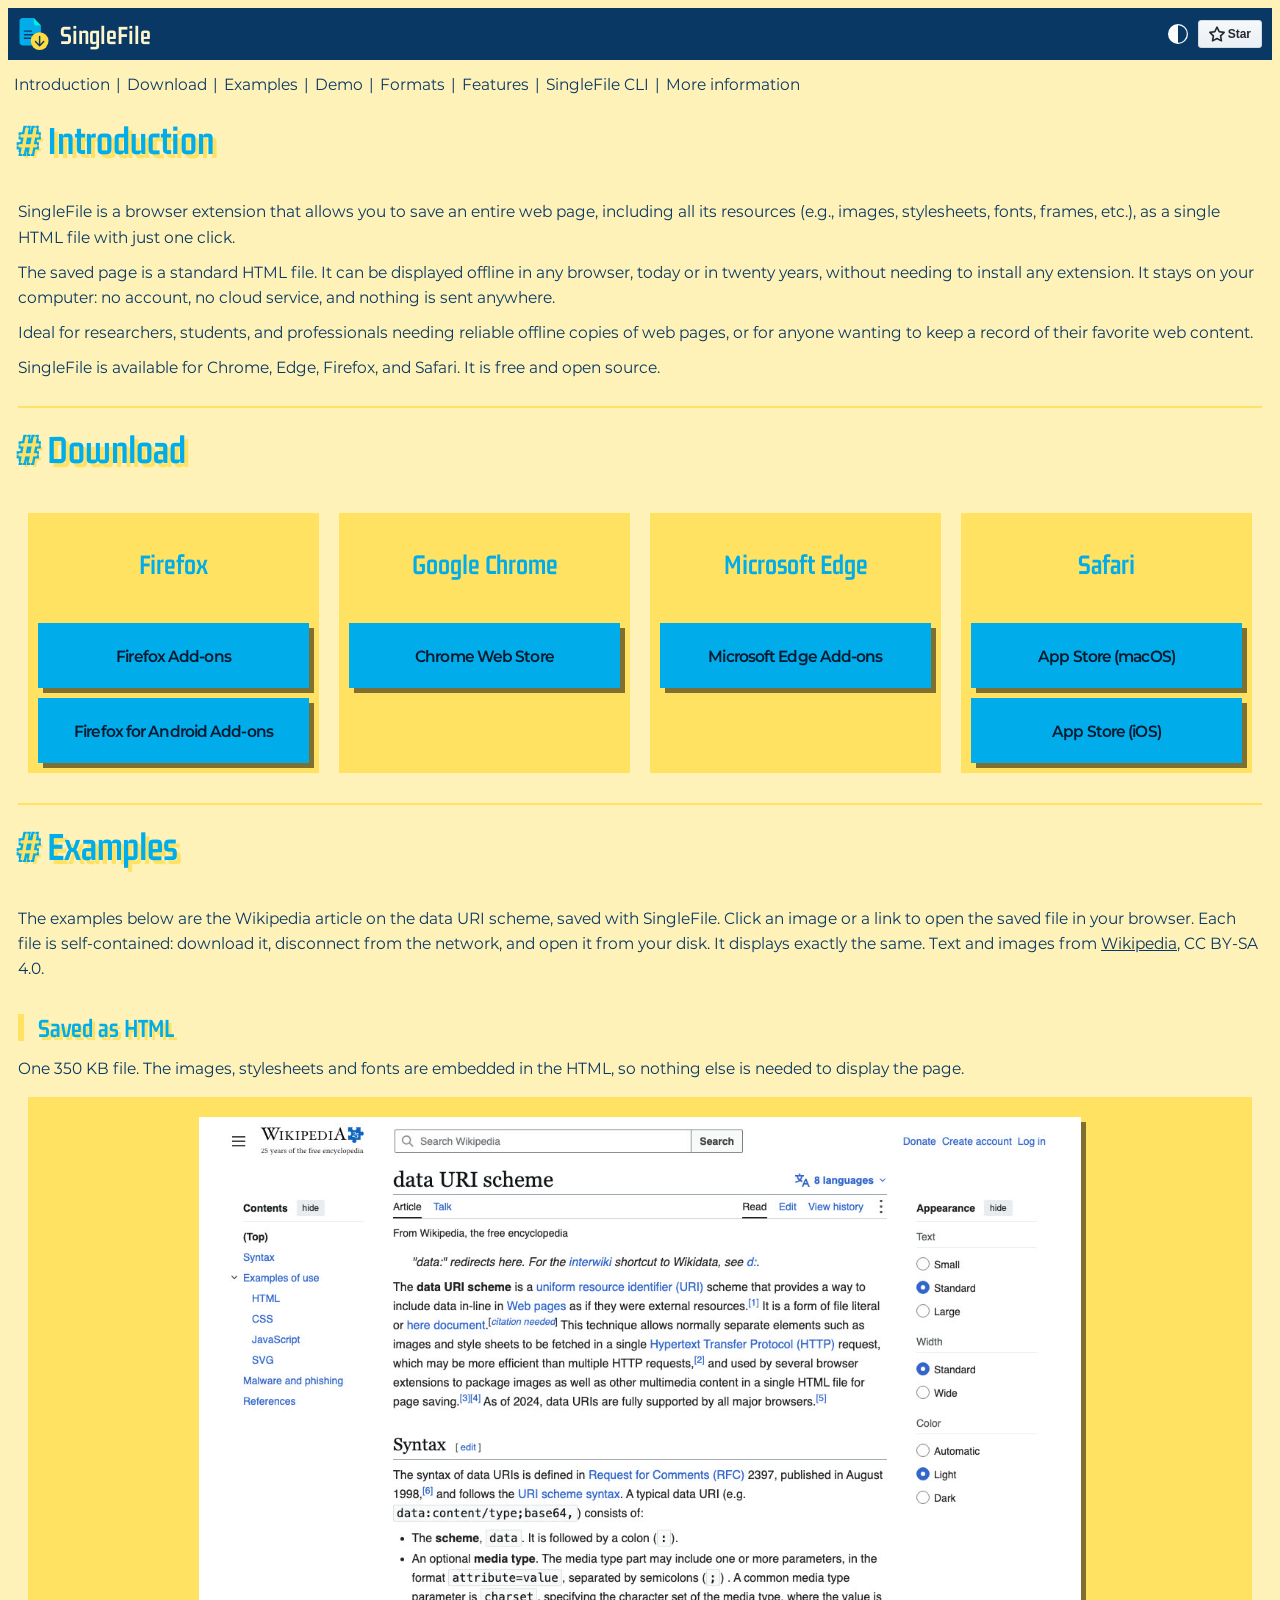
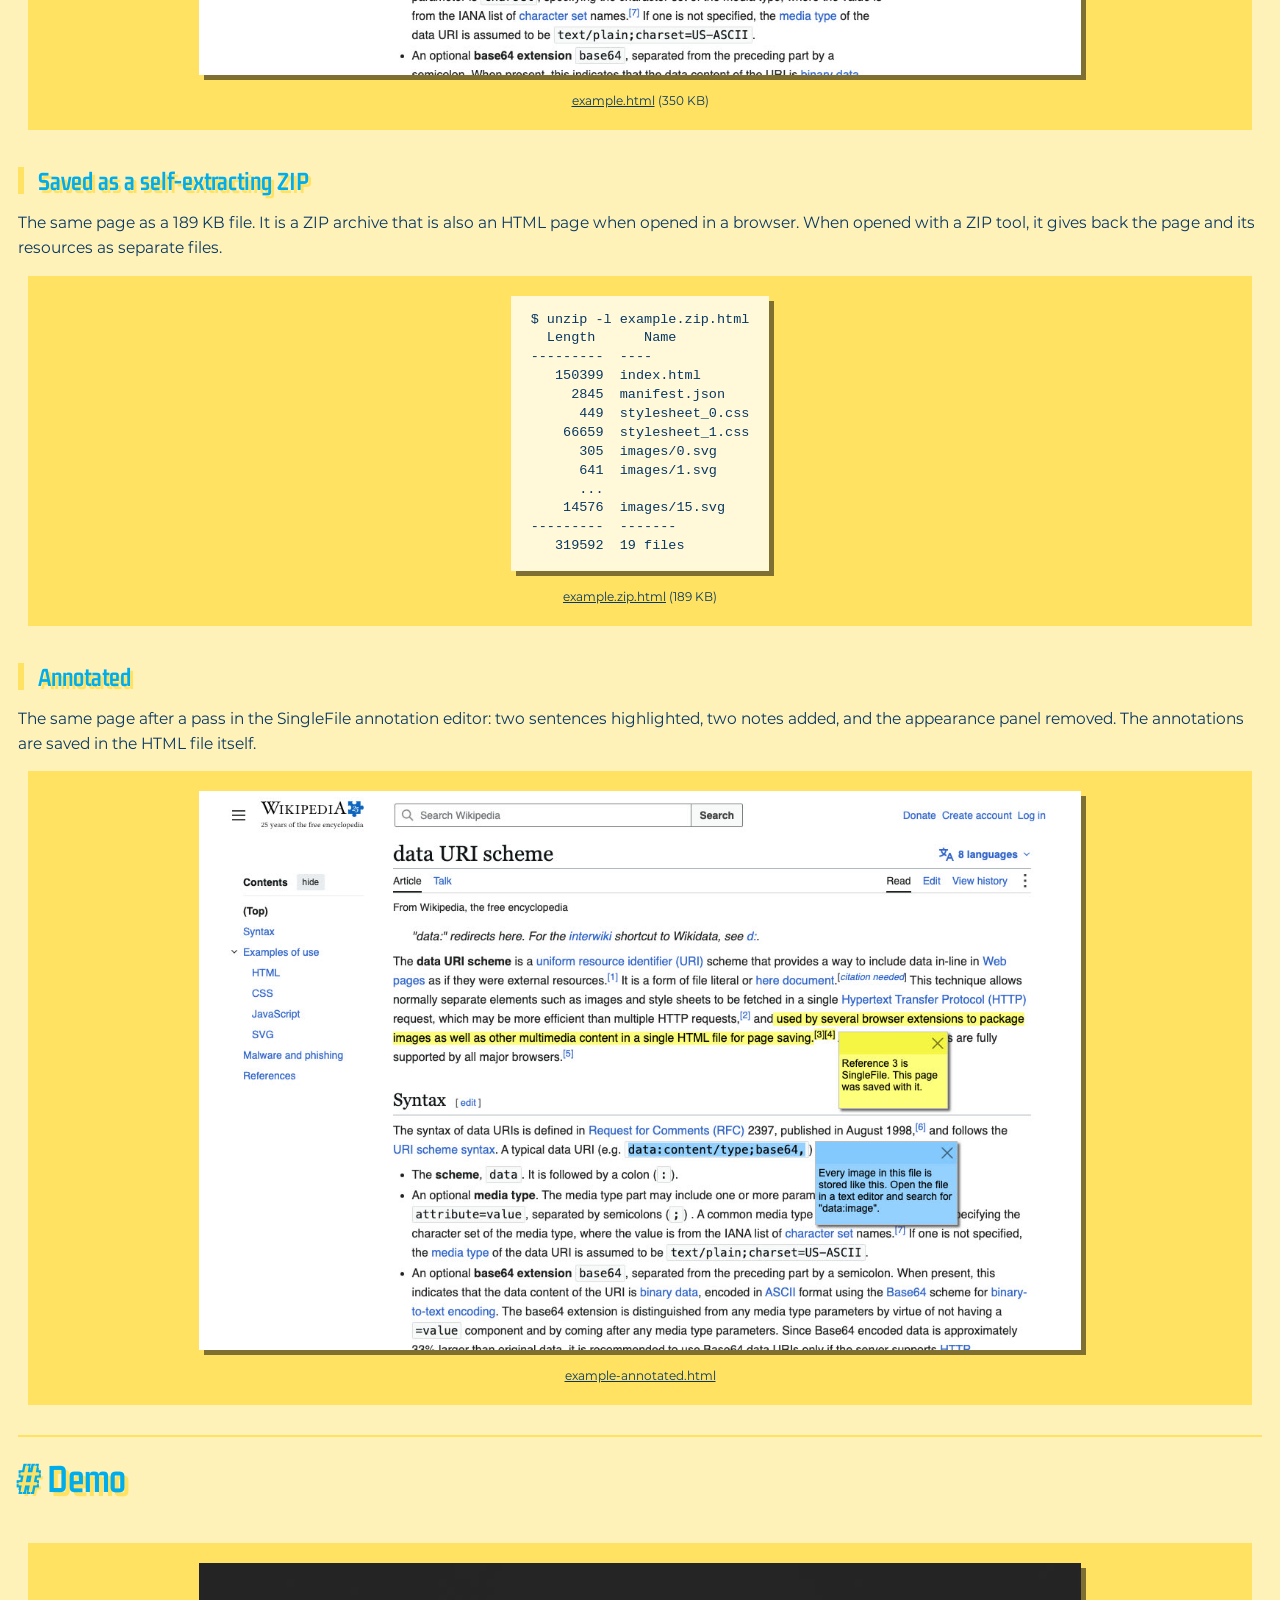
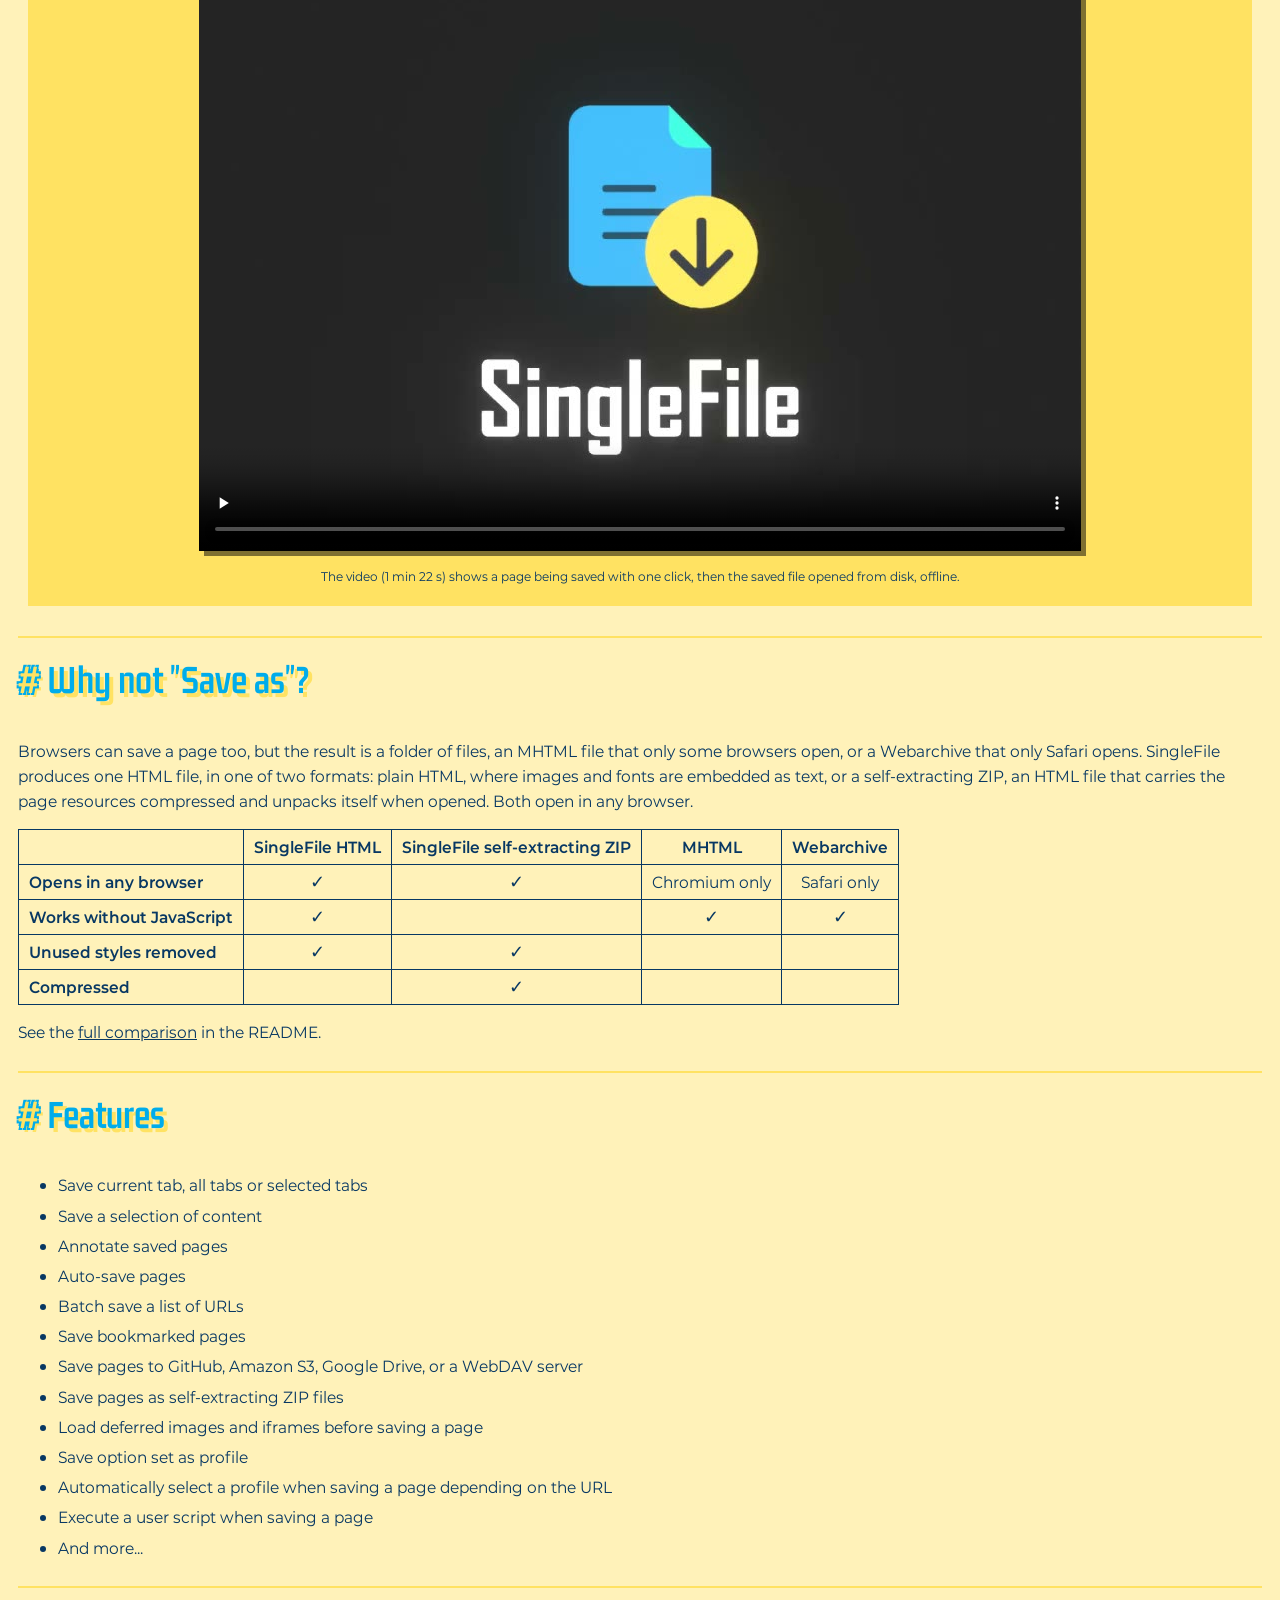
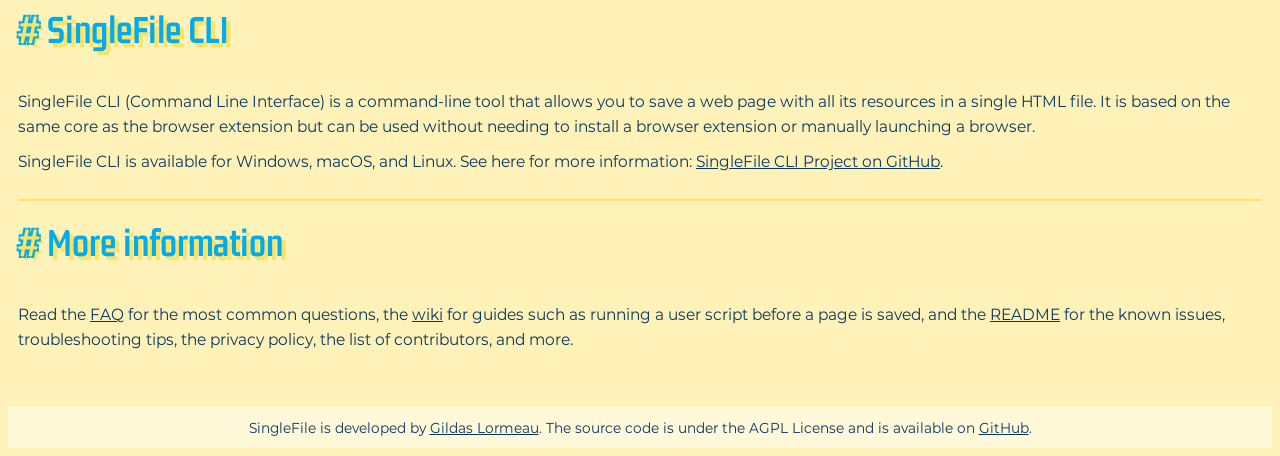
==== commit f792ece6: "fix wording" ====
--- a/index.html
+++ b/index.html
@@ -274,7 +274,8 @@
 					<img src="resources/example-screenshot.jpg" width="1200" height="760" loading="lazy"
 						alt="The Wikipedia article on the data URI scheme, saved with SingleFile and opened from disk">
 				</a>
-				<figcaption><a href="resources/example.html" target="_blank" rel="noopener" download>example.html</a> (350 KB)
+				<figcaption><a href="resources/example.html" target="_blank" rel="noopener" download>example.html</a>
+					(350 KB)
 				</figcaption>
 			</figure>
 			<h3>Saved as a self-extracting ZIP</h3>
@@ -299,22 +300,23 @@
 ---------  -------
    319592  19 files</pre>
 				</a>
-				<figcaption><a href="resources/example.zip.html" target="_blank" rel="noopener" download>example.zip.html</a>
+				<figcaption><a href="resources/example.zip.html" target="_blank" rel="noopener"
+						download>example.zip.html</a>
 					(189 KB)</figcaption>
 			</figure>
 			<h3>Annotated</h3>
 			<p>
-				The same page after a pass in the SingleFile editor: two sentences highlighted, two notes added, and
-				the appearance panel removed. The editor opens any saved page, and the annotations are saved in the
-				HTML file itself.
+				The same page after a pass in the SingleFile
+				annotation editor: two sentences highlighted, two notes
+				added, and the appearance panel removed. The annotations are saved in the HTML file itself.
 			</p>
 			<figure class="example">
 				<a href="resources/example-annotated.html" target="_blank" rel="noopener" download>
 					<img src="resources/example-annotated-screenshot.jpg" width="1200" height="760" loading="lazy"
 						alt="The same saved article with two highlighted sentences and two sticky notes added in the SingleFile editor">
 				</a>
-				<figcaption><a href="resources/example-annotated.html" target="_blank"
-						rel="noopener" download>example-annotated.html</a></figcaption>
+				<figcaption><a href="resources/example-annotated.html" target="_blank" rel="noopener"
+						download>example-annotated.html</a></figcaption>
 			</figure>
 		</section>
 		<section id="demo">
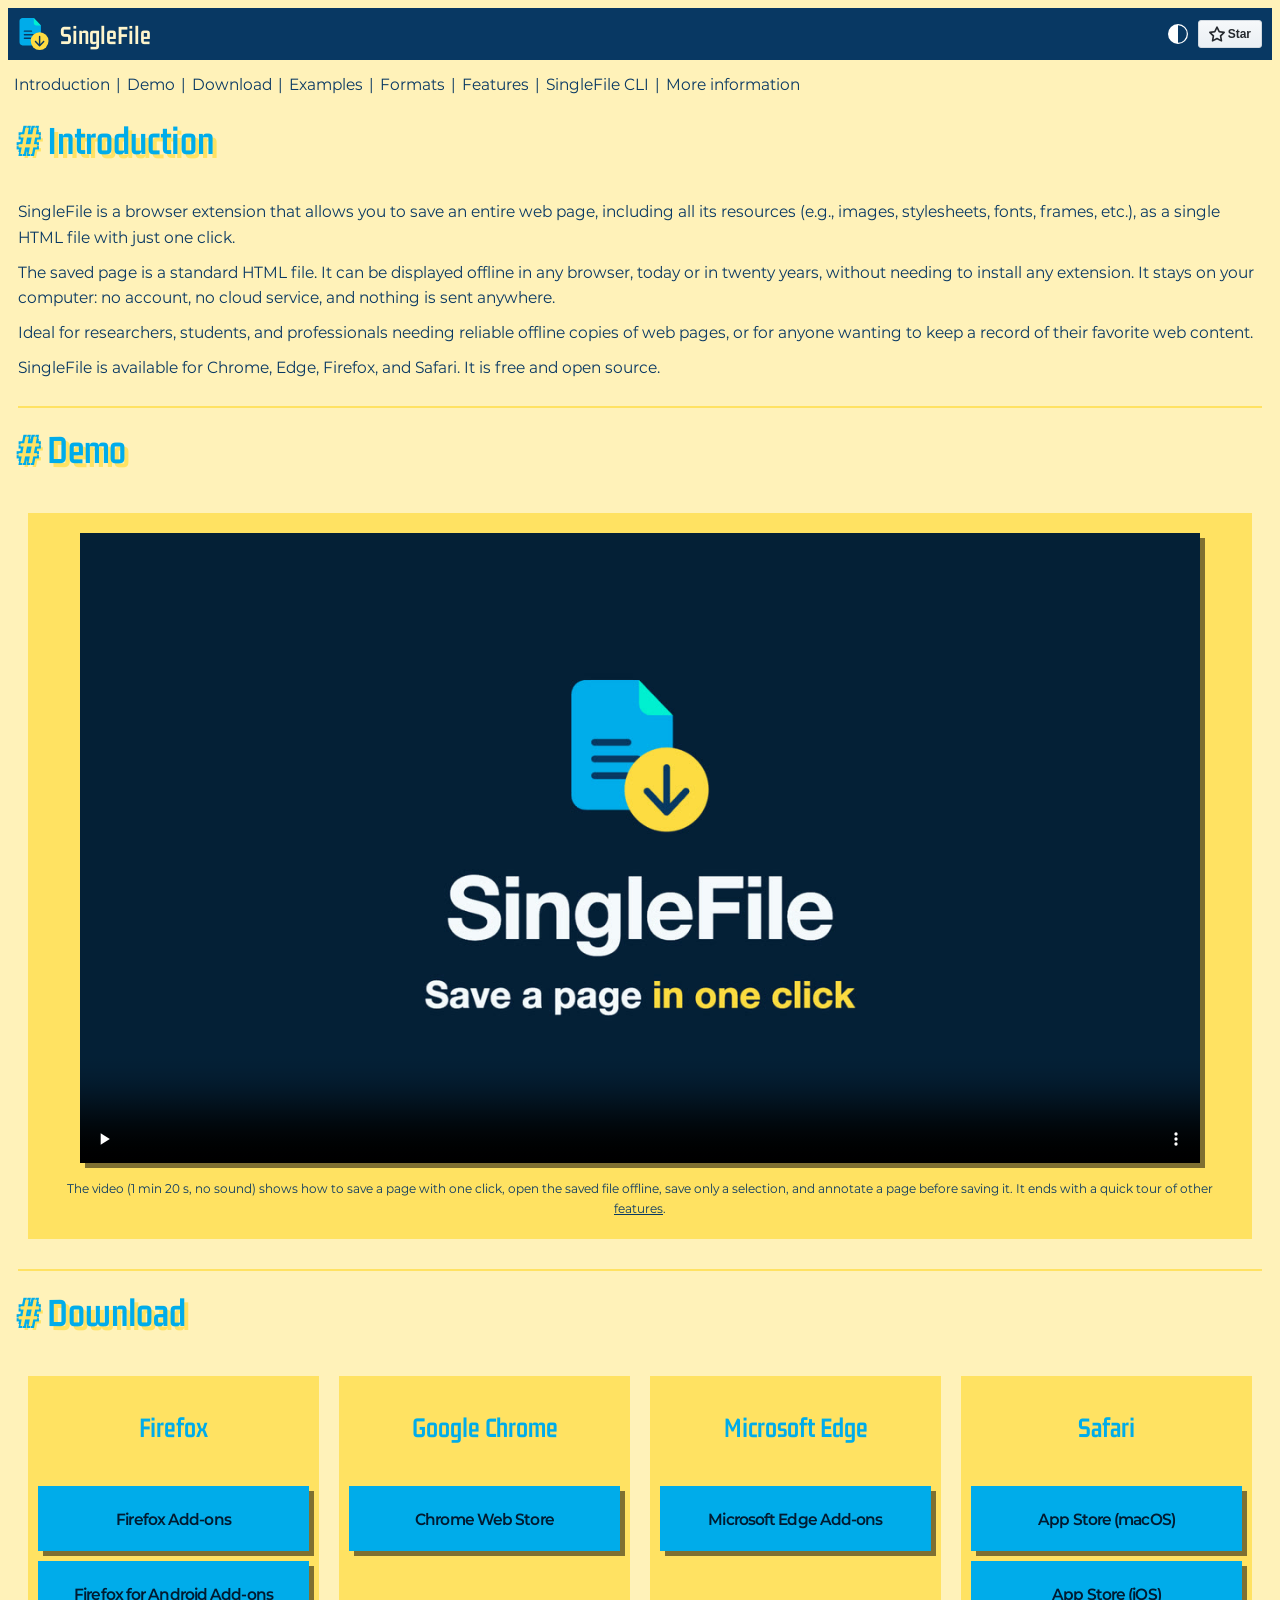
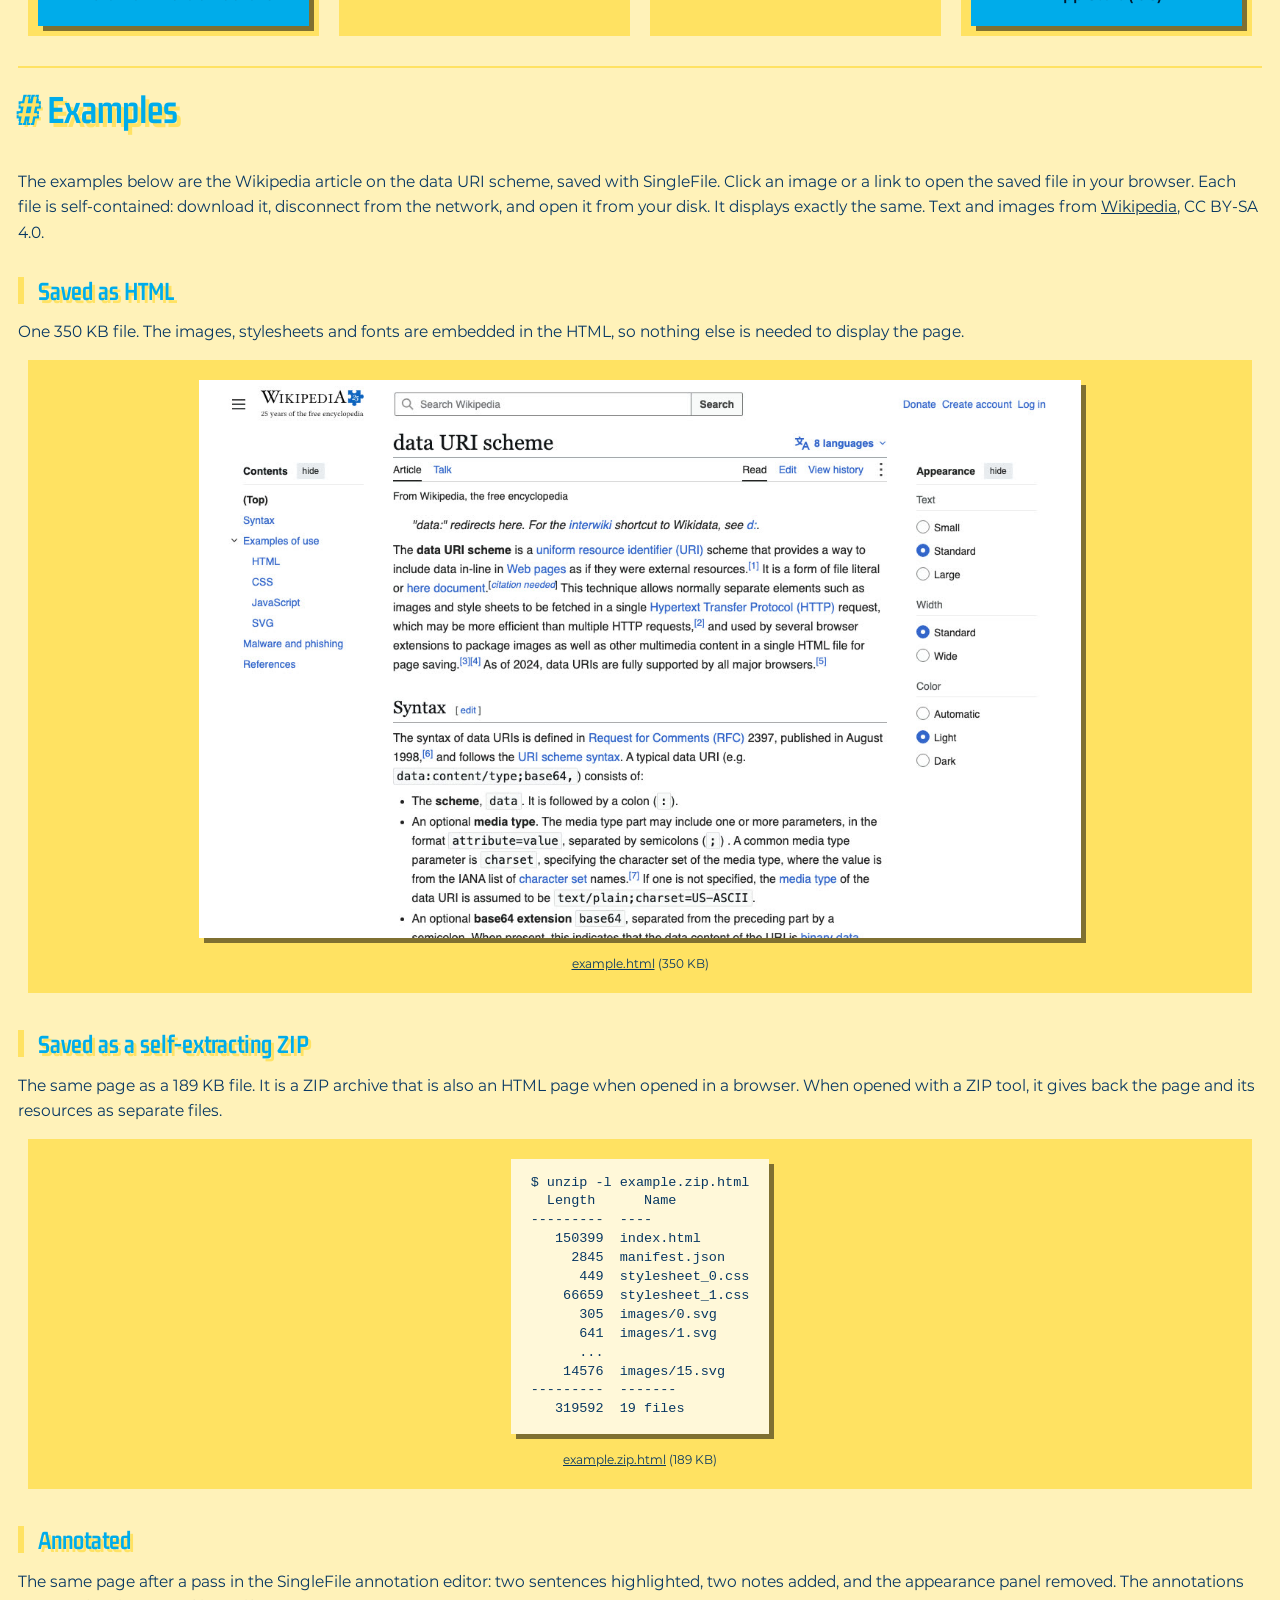
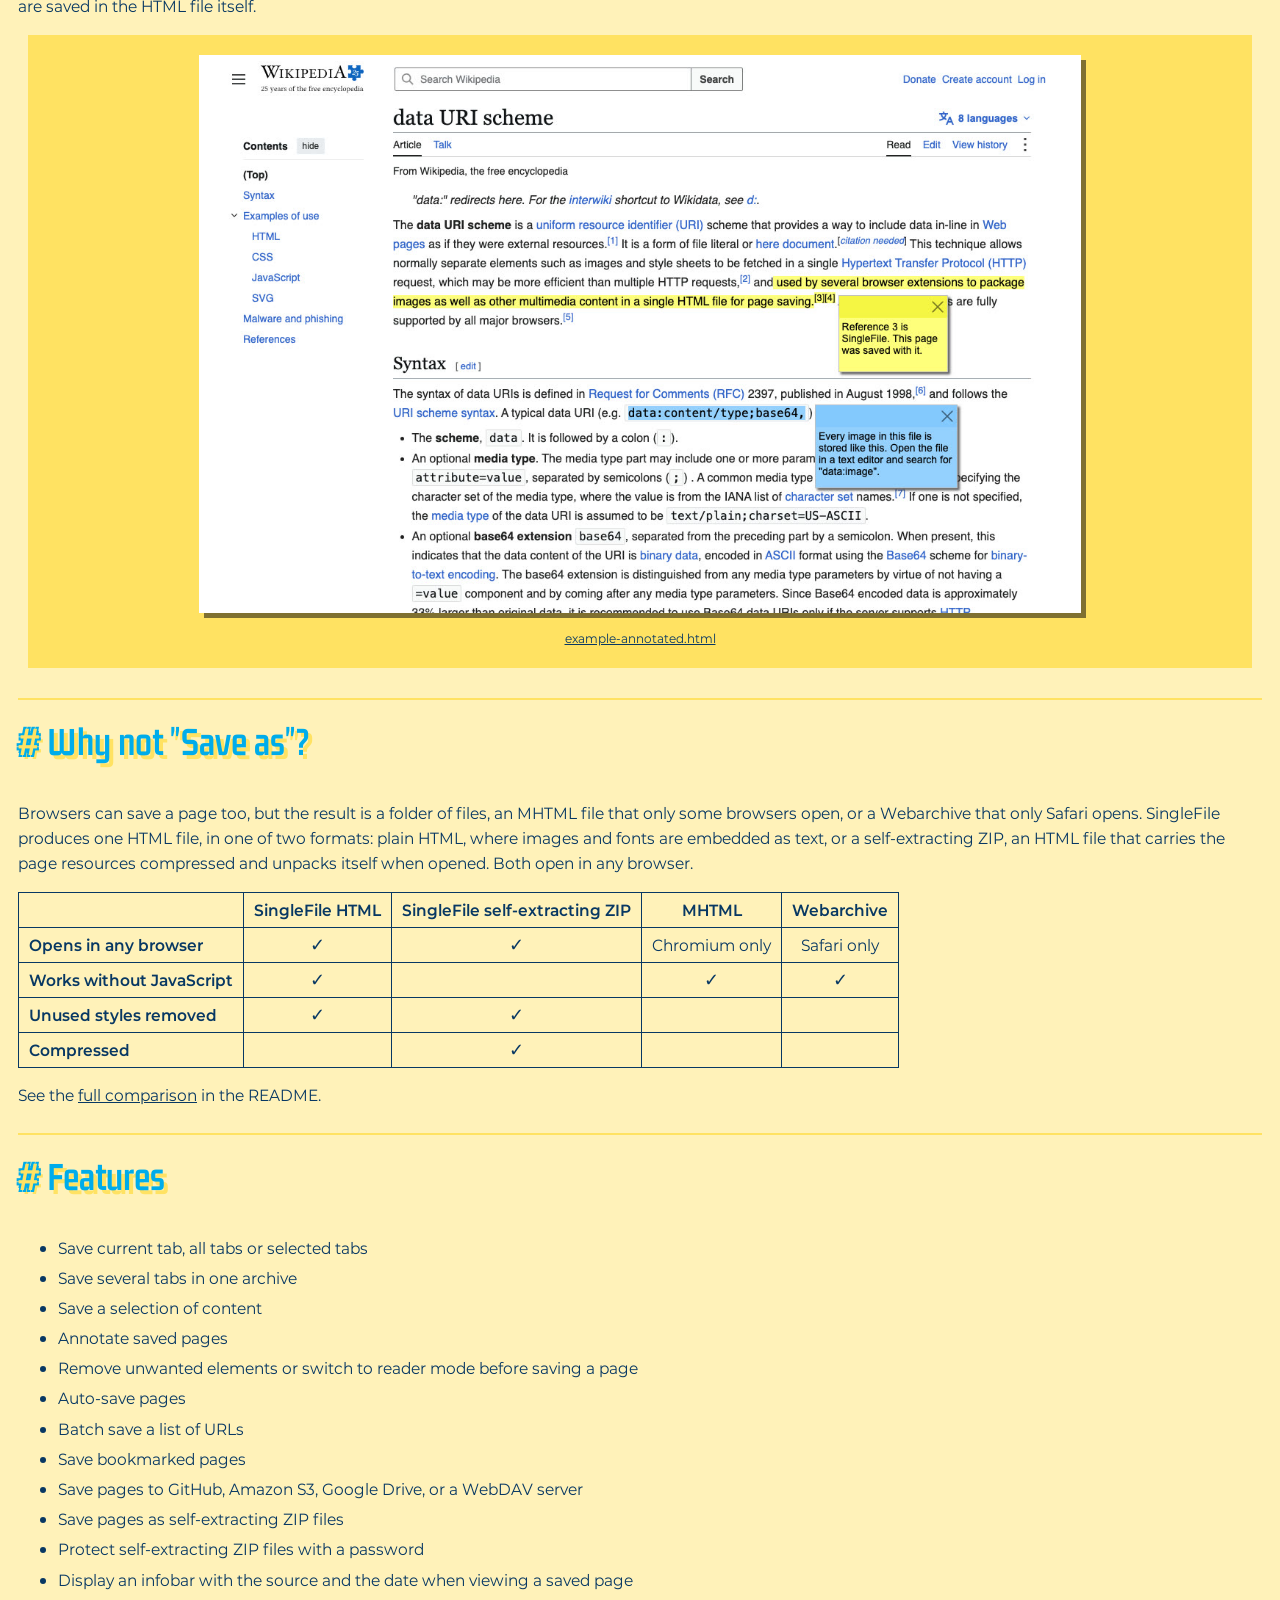
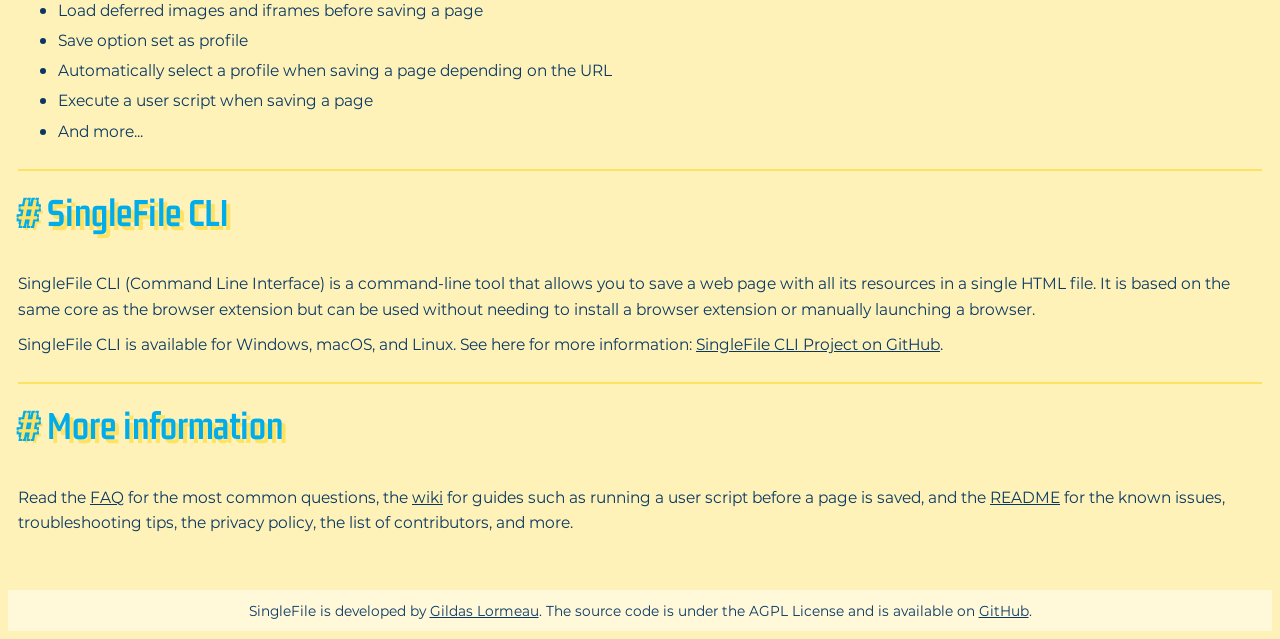
==== commit d1a5ddce: "replace demo video, move demo up and complete features" ====
--- a/index.html
+++ b/index.html
@@ -69,7 +69,7 @@
 					"https://microsoftedge.microsoft.com/addons/detail/efnbkdcfmcmnhlkaijjjmhjjgladedno",
 					"https://apps.apple.com/us/app/singlefile-for-safari/id6444322545"
 				],
-				"applicationCategory": "BrowserExtension",
+				"applicationCategory": "BrowserApplication",
 				"applicationSubCategory": "Productivity",
 				"operatingSystem": "Windows, macOS, Linux, Android, iOS",
 				"author": {
@@ -81,8 +81,9 @@
 					"@type": "VideoObject",
 					"contentUrl": "https://www.getsinglefile.com/resources/demo.mp4",
 					"name": "SingleFile Demo",
-					"description": "How to save a web page in a single HTML file",
-					"uploadDate": "2025-03-20T00:00:00Z",
+					"description": "How to save a web page in a single HTML file, open it offline, save a selection and annotate a page",
+					"uploadDate": "2026-11-20T00:00:00Z",
+					"duration": "PT1M20S",
 					"thumbnailUrl": "https://www.getsinglefile.com/resources/demo-poster.jpg"
 				},
 				"offers": [
@@ -193,9 +194,9 @@
 		<nav>
 			<ol>
 				<li><a href="#introduction">Introduction</a></li>
+				<li><a href="#demo">Demo</a></li>
 				<li><a href="#download">Download</a></li>
 				<li><a href="#examples">Examples</a></li>
-				<li><a href="#demo">Demo</a></li>
 				<li><a href="#formats">Formats</a></li>
 				<li><a href="#features">Features</a></li>
 				<li><a href="#cli">SingleFile CLI</a></li>
@@ -220,6 +221,22 @@
 			<p>
 				SingleFile is available for Chrome, Edge, Firefox, and Safari. It is free and open source.
 			</p>
+		</section>
+		<section id="demo">
+			<h2><a href="#demo">#</a> Demo</h2>
+			<figure class="example">
+				<video controls poster="resources/demo-poster.jpg" width="1920" height="1080" preload="none"
+					aria-label="Demo video of SingleFile">
+					<source src="resources/demo.mp4" type="video/mp4">
+					Your browser doesn't support HTML video. Here is a <a href="resources/demo.mp4" download>link to the
+						video</a> instead.
+				</video>
+				<figcaption>
+					The video (1 min 20 s, no sound) shows how to save a page with one click, open the saved file
+					offline, save only a selection, and annotate a page before saving it. It ends with a quick tour
+					of other <a href="#features">features</a>.
+				</figcaption>
+			</figure>
 		</section>
 		<section id="download">
 			<h2><a href="#download">#</a> Download</h2>
@@ -319,21 +336,6 @@
 						download>example-annotated.html</a></figcaption>
 			</figure>
 		</section>
-		<section id="demo">
-			<h2><a href="#demo">#</a> Demo</h2>
-			<figure class="example">
-				<video controls poster="resources/demo-poster.jpg" width="882" height="588" preload="none"
-					aria-label="Demo video of SingleFile">
-					<source src="resources/demo.mp4" type="video/mp4">
-					Your browser doesn't support HTML video. Here is a <a href="resources/demo.mp4" download>link to the
-						video</a> instead.
-				</video>
-				<figcaption>
-					The video (1 min 22 s) shows a page being saved with one click, then the saved file opened from
-					disk, offline.
-				</figcaption>
-			</figure>
-		</section>
 		<section id="formats">
 			<h2><a href="#formats">#</a> Why not "Save as"?</h2>
 			<p>
@@ -396,13 +398,17 @@
 			<h2><a href="#features">#</a> Features</h2>
 			<ul>
 				<li>Save current tab, all tabs or selected tabs</li>
+				<li>Save several tabs in one archive</li>
 				<li>Save a selection of content</li>
 				<li>Annotate saved pages</li>
+				<li>Remove unwanted elements or switch to reader mode before saving a page</li>
 				<li>Auto-save pages</li>
 				<li>Batch save a list of URLs</li>
 				<li>Save bookmarked pages</li>
 				<li>Save pages to GitHub, Amazon S3, Google Drive, or a WebDAV server</li>
 				<li>Save pages as self-extracting ZIP files</li>
+				<li>Protect self-extracting ZIP files with a password</li>
+				<li>Display an infobar with the source and the date when viewing a saved page</li>
 				<li>Load deferred images and iframes before saving a page</li>
 				<li>Save option set as profile</li>
 				<li>Automatically select a profile when saving a page depending on the URL</li>
--- a/resources/styles.css
+++ b/resources/styles.css
@@ -221,9 +221,8 @@
 video {
 	inline-size: 100%;
 	block-size: auto;
-	max-inline-size: 882px;
-	max-block-size: 588px;
-	aspect-ratio: 882 / 588;
+	max-inline-size: 1120px;
+	aspect-ratio: 16 / 9;
 	object-fit: cover;
 }
 
@@ -253,6 +252,10 @@
 	max-inline-size: 882px;
 	block-size: auto;
 	box-shadow: 5px 5px 0 var(--shadow-button-color);
+}
+
+.example video {
+	max-inline-size: 1120px;
 }
 
 .example .listing {
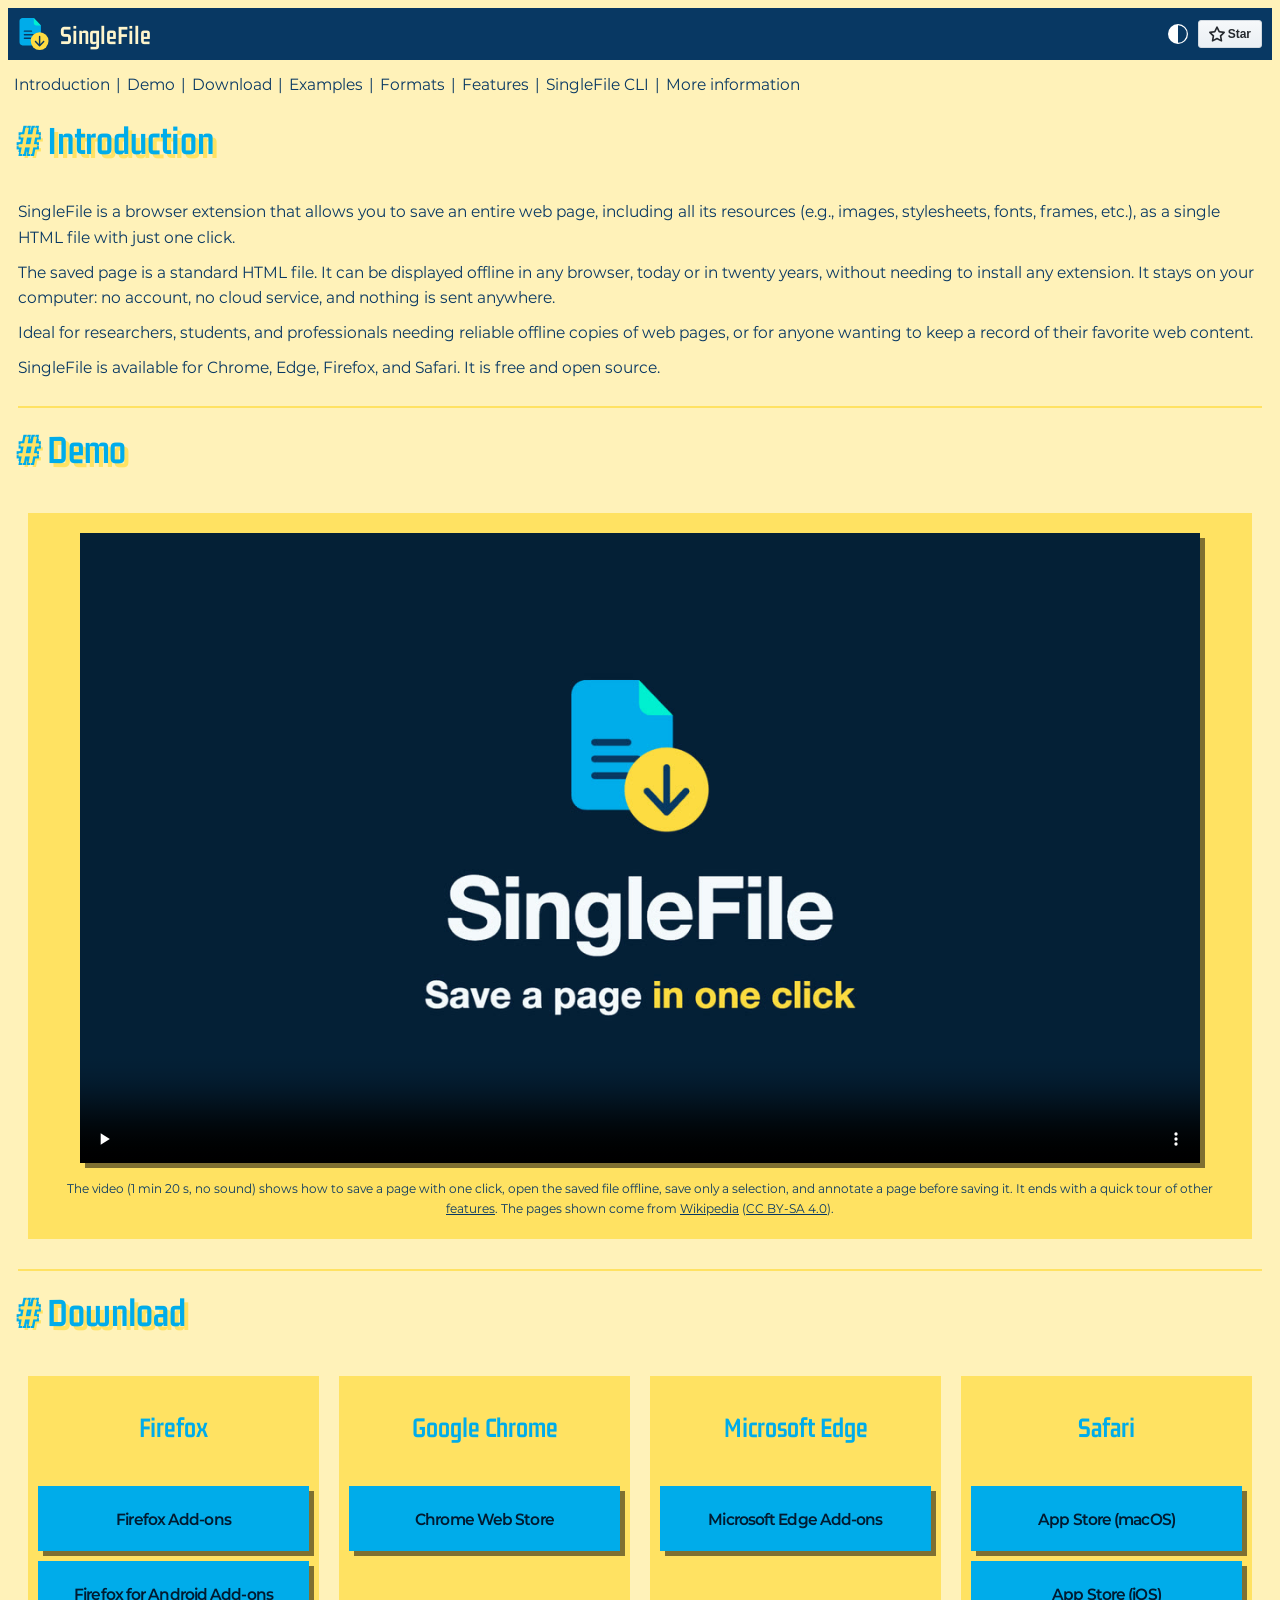
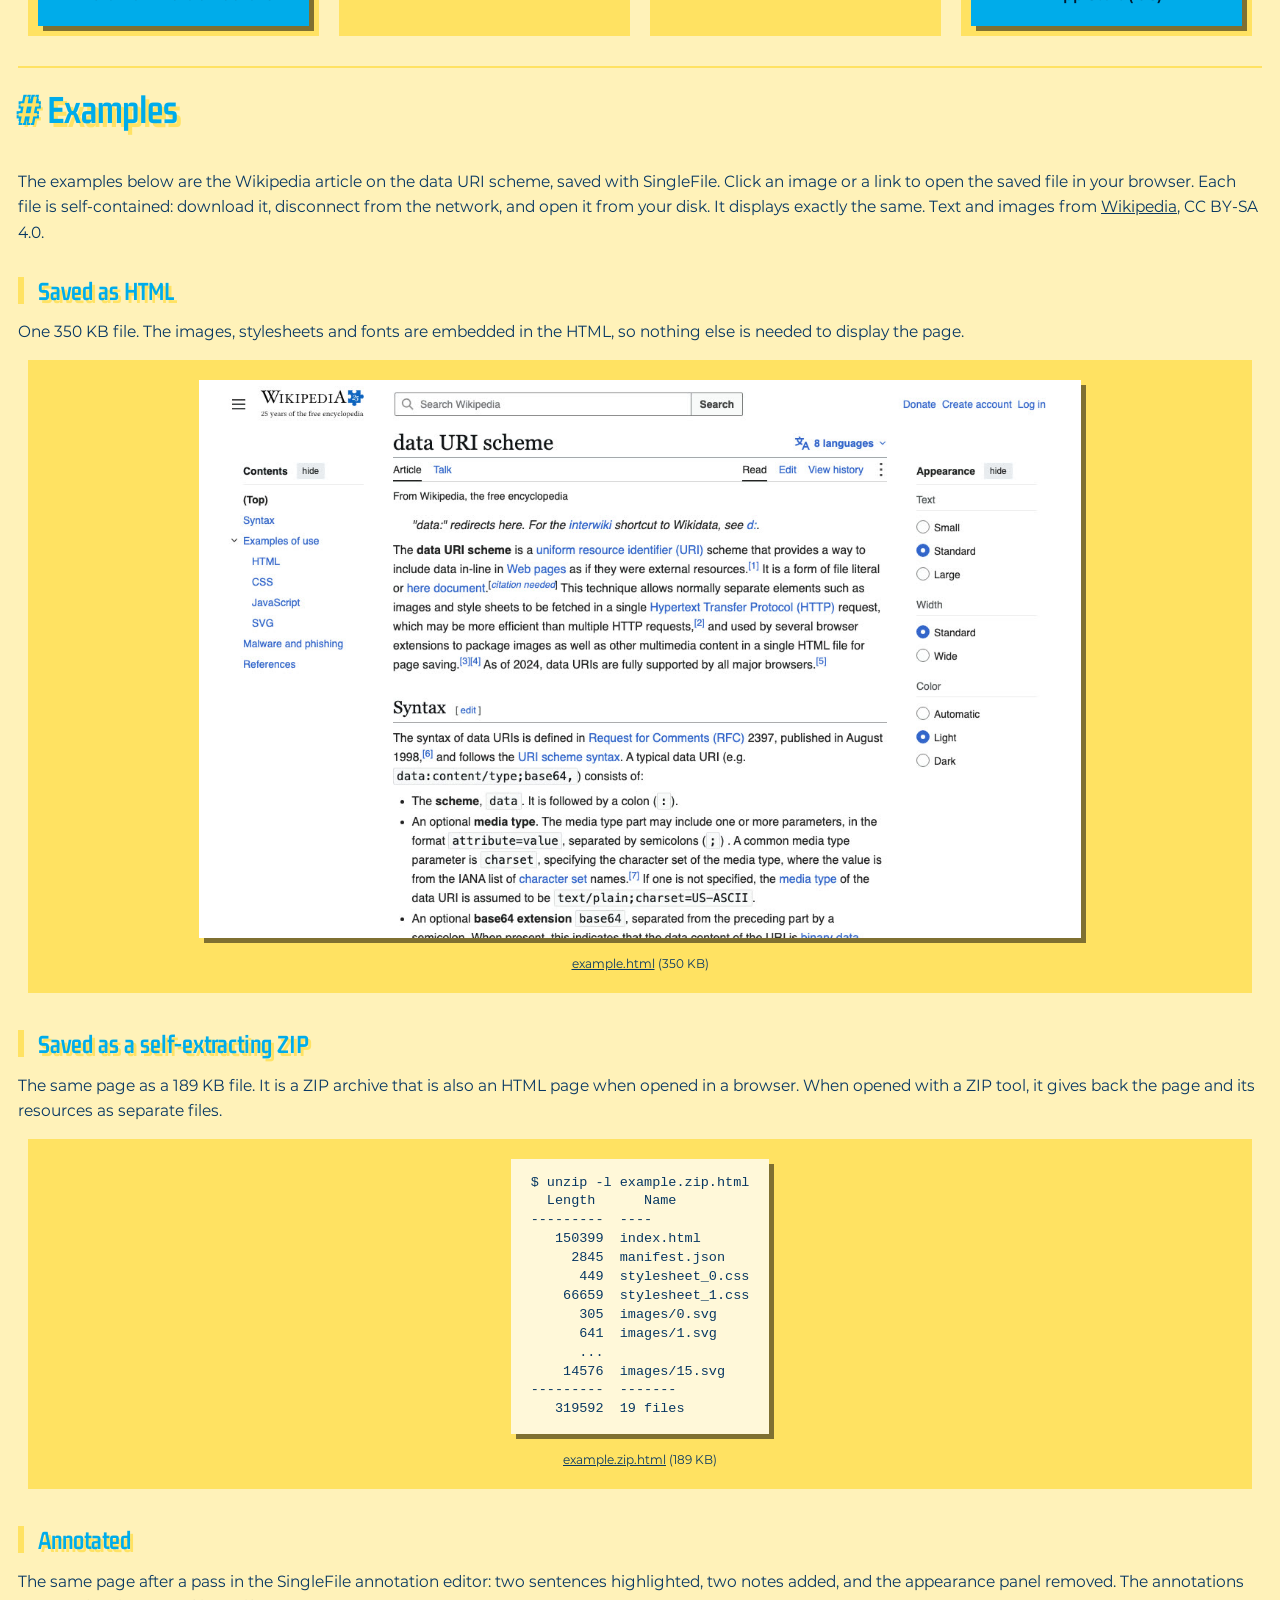
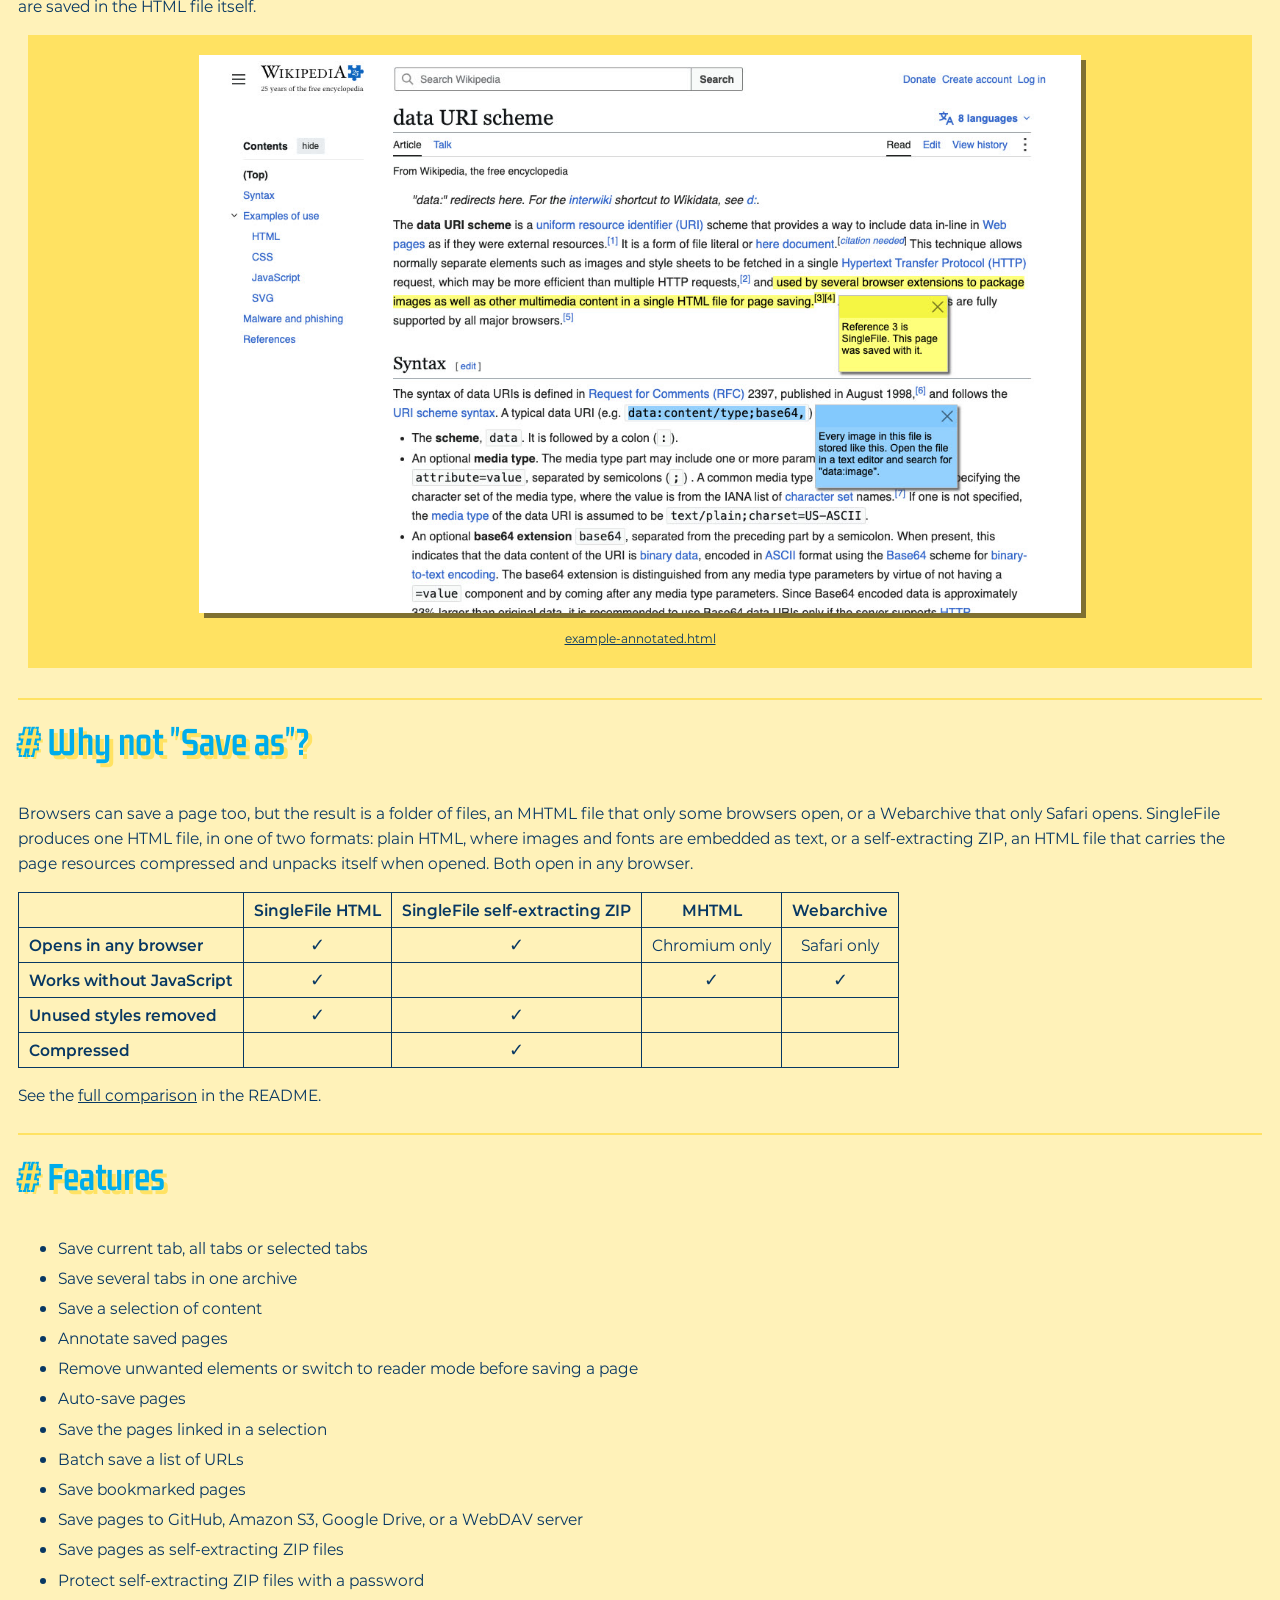
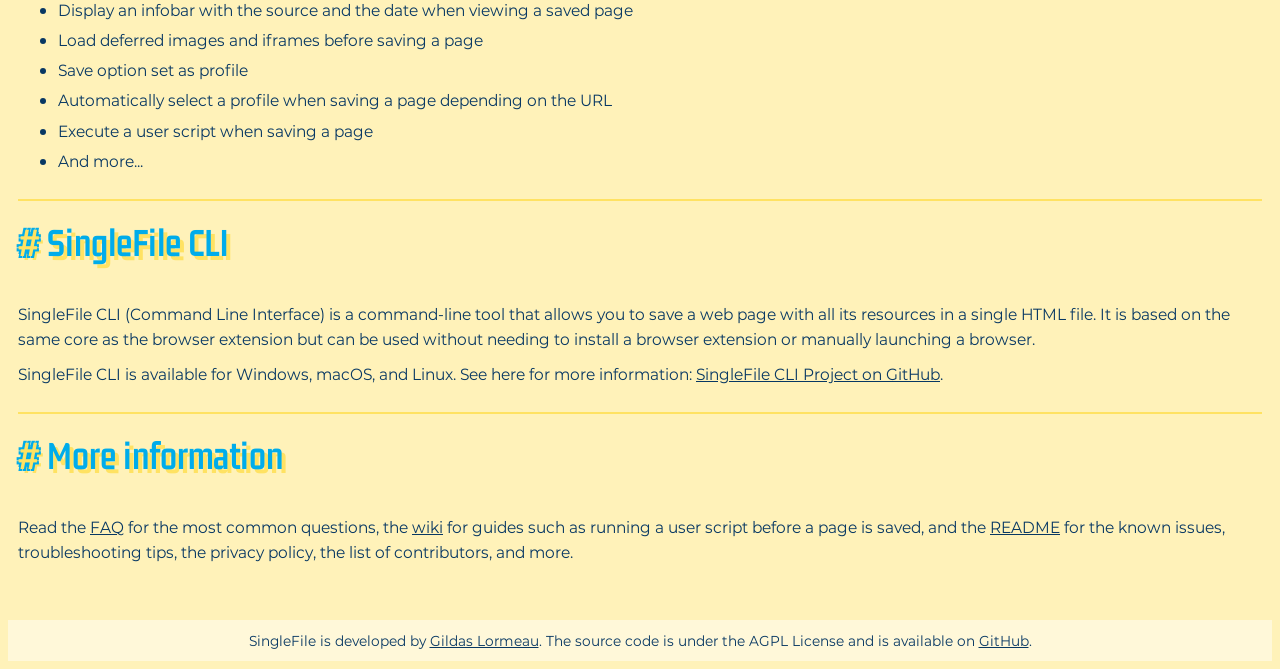
==== commit e7cd6041: "update demo video, add wikipedia credit and selected links feature" ====
--- a/index.html
+++ b/index.html
@@ -234,7 +234,9 @@
 				<figcaption>
 					The video (1 min 20 s, no sound) shows how to save a page with one click, open the saved file
 					offline, save only a selection, and annotate a page before saving it. It ends with a quick tour
-					of other <a href="#features">features</a>.
+					of other <a href="#features">features</a>. The pages shown come from
+					<a href="https://en.wikipedia.org/wiki/Data_URI_scheme">Wikipedia</a>
+					(<a href="https://creativecommons.org/licenses/by-sa/4.0/">CC BY-SA 4.0</a>).
 				</figcaption>
 			</figure>
 		</section>
@@ -403,6 +405,7 @@
 				<li>Annotate saved pages</li>
 				<li>Remove unwanted elements or switch to reader mode before saving a page</li>
 				<li>Auto-save pages</li>
+				<li>Save the pages linked in a selection</li>
 				<li>Batch save a list of URLs</li>
 				<li>Save bookmarked pages</li>
 				<li>Save pages to GitHub, Amazon S3, Google Drive, or a WebDAV server</li>
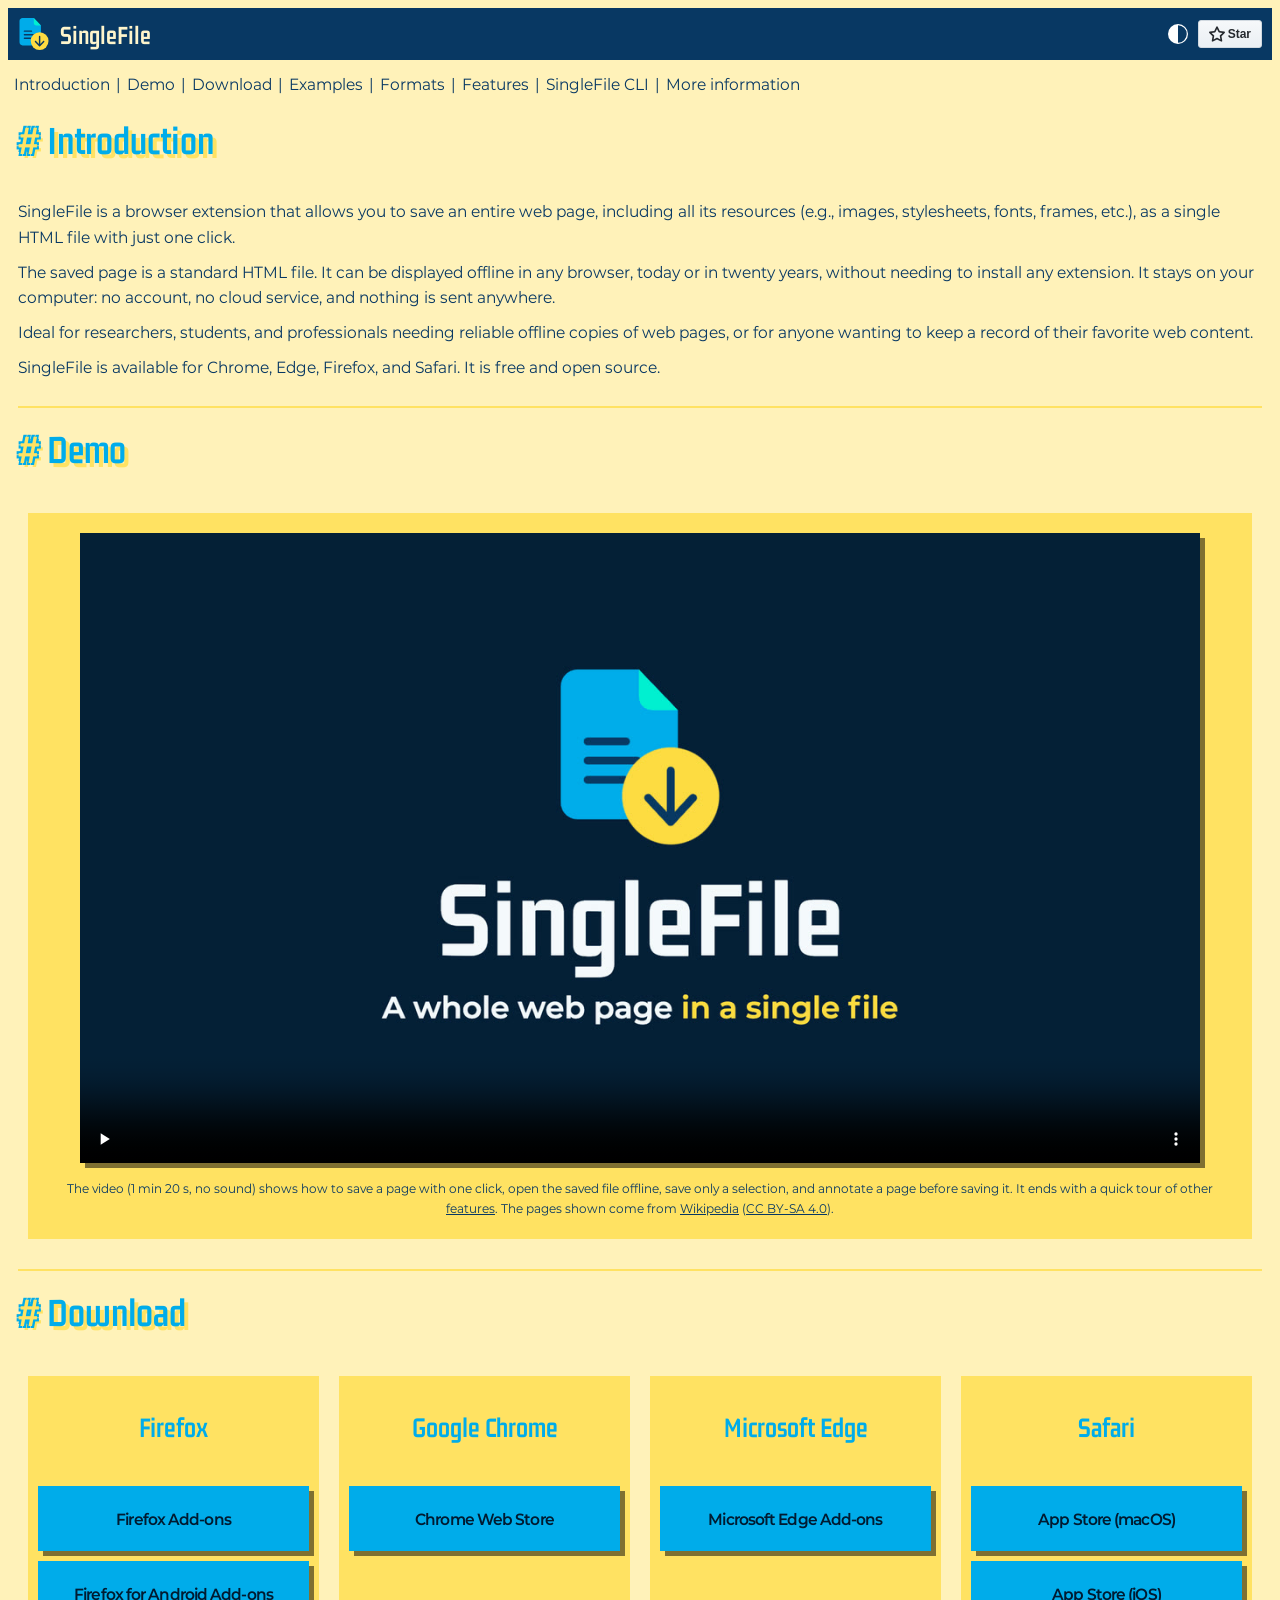
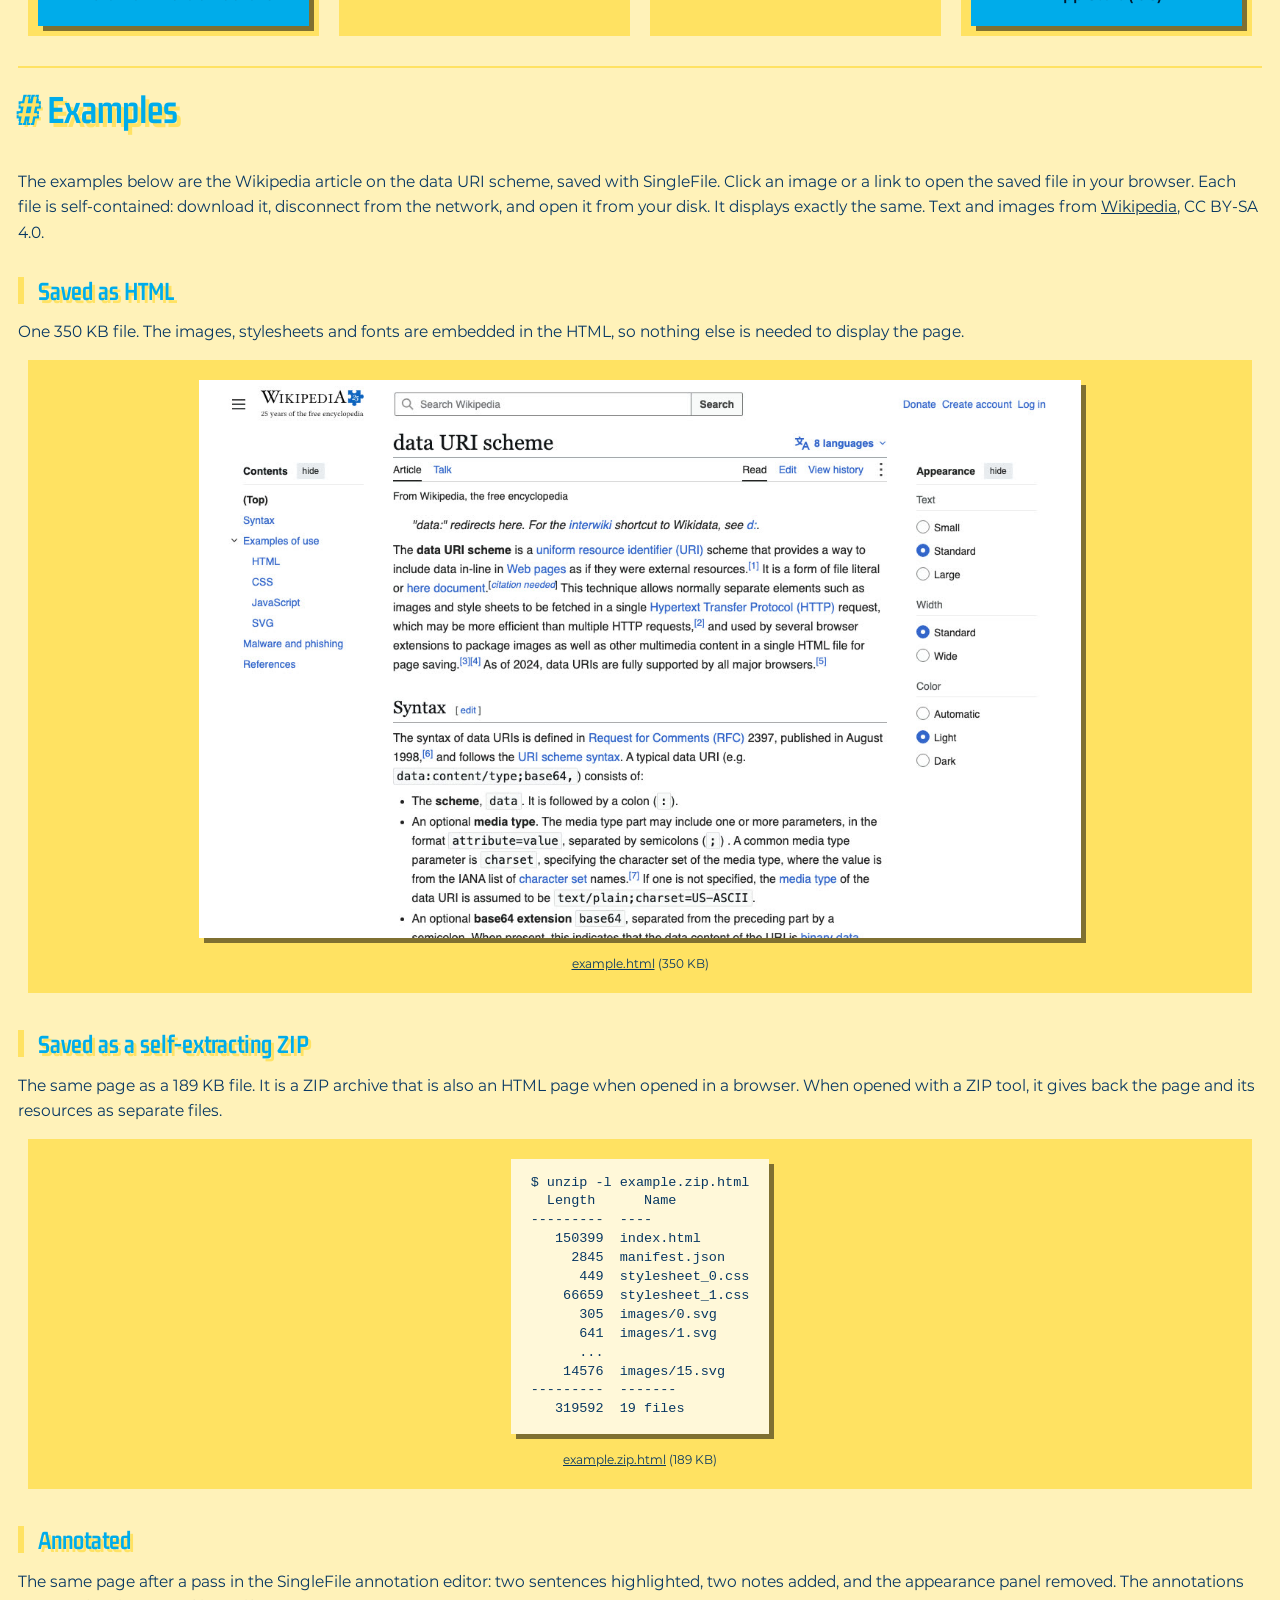
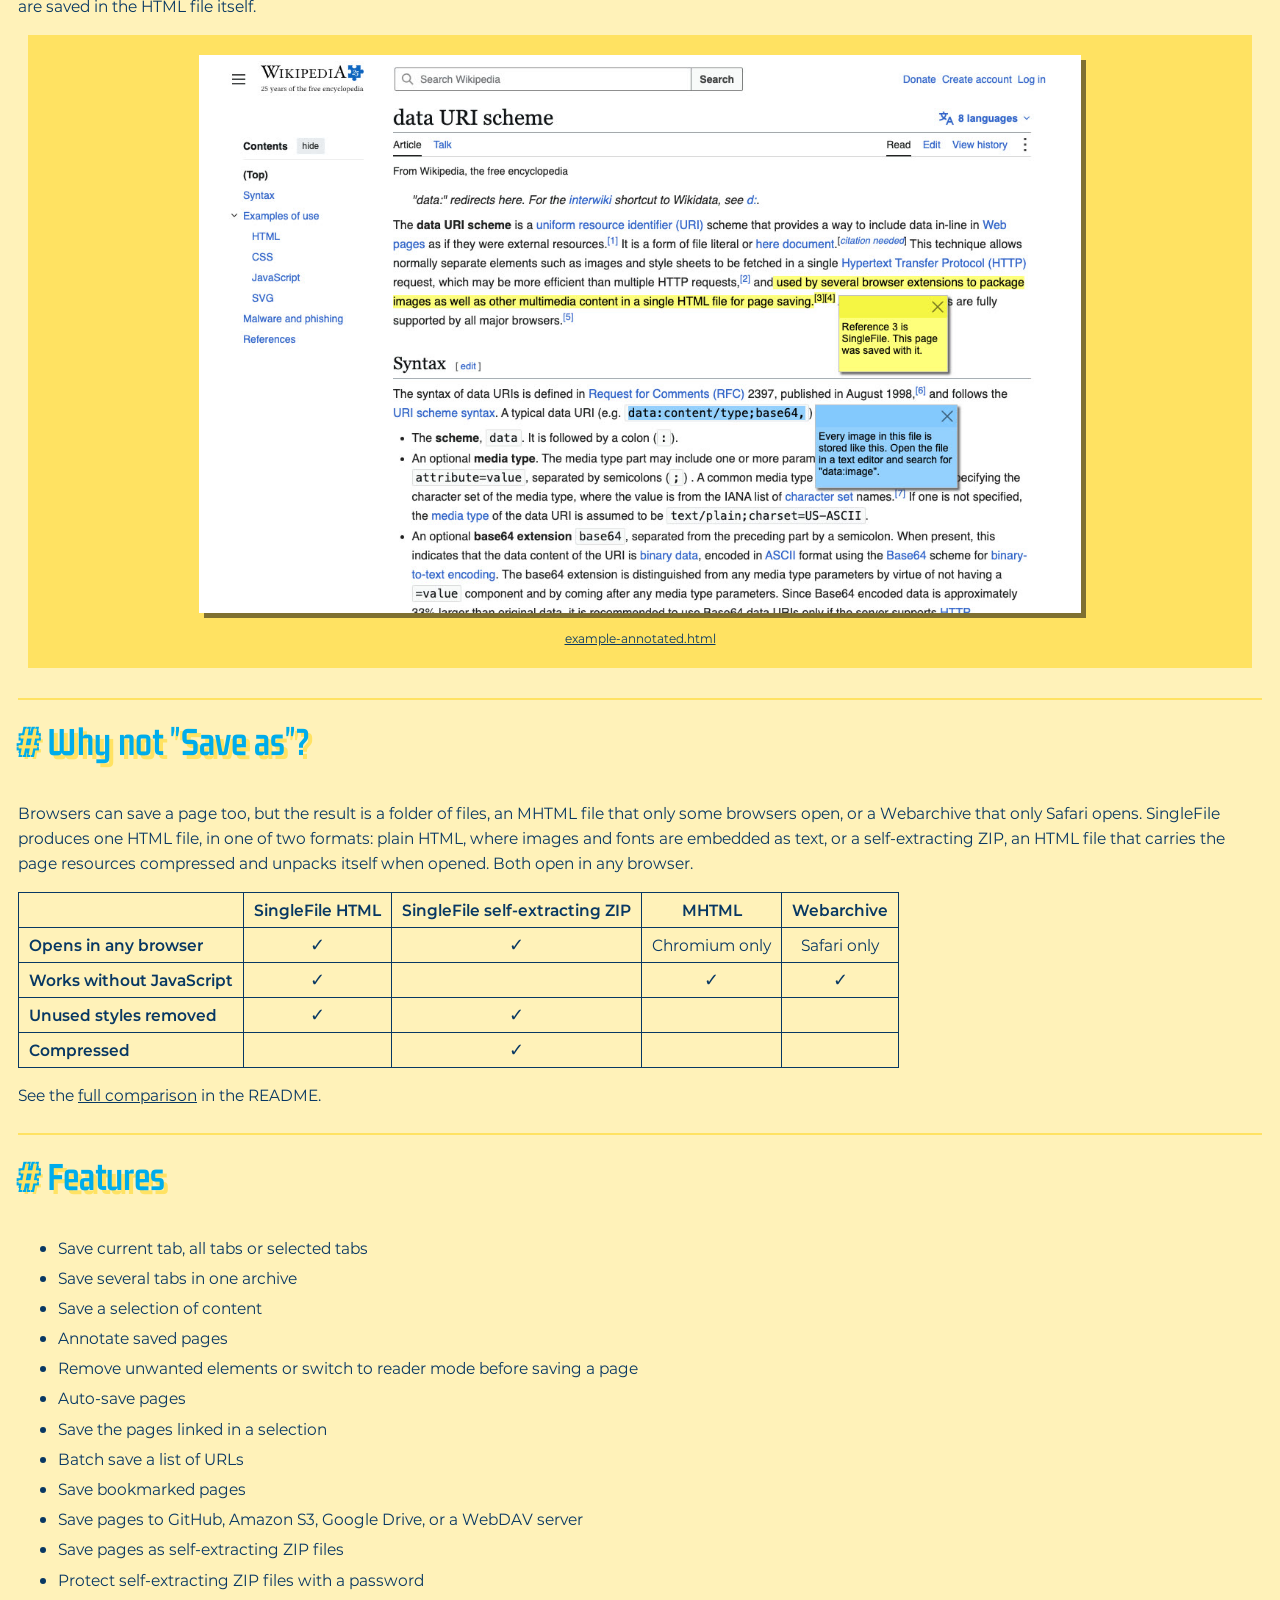
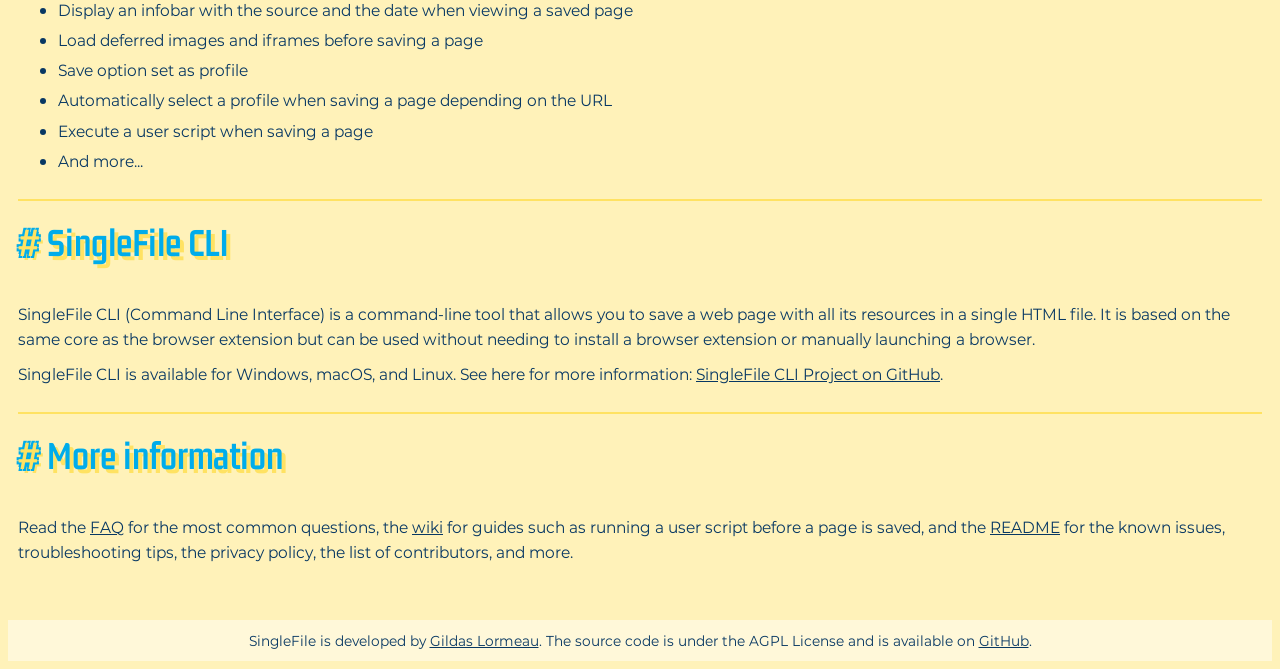
==== commit 24d403e3: "update demo video and poster" ====
--- a/index.html
+++ b/index.html
@@ -82,8 +82,8 @@
 					"contentUrl": "https://www.getsinglefile.com/resources/demo.mp4",
 					"name": "SingleFile Demo",
 					"description": "How to save a web page in a single HTML file, open it offline, save a selection and annotate a page",
-					"uploadDate": "2026-11-20T00:00:00Z",
-					"duration": "PT1M20S",
+					"uploadDate": "2026-11-22T00:00:00Z",
+					"duration": "PT1M25S",
 					"thumbnailUrl": "https://www.getsinglefile.com/resources/demo-poster.jpg"
 				},
 				"offers": [
